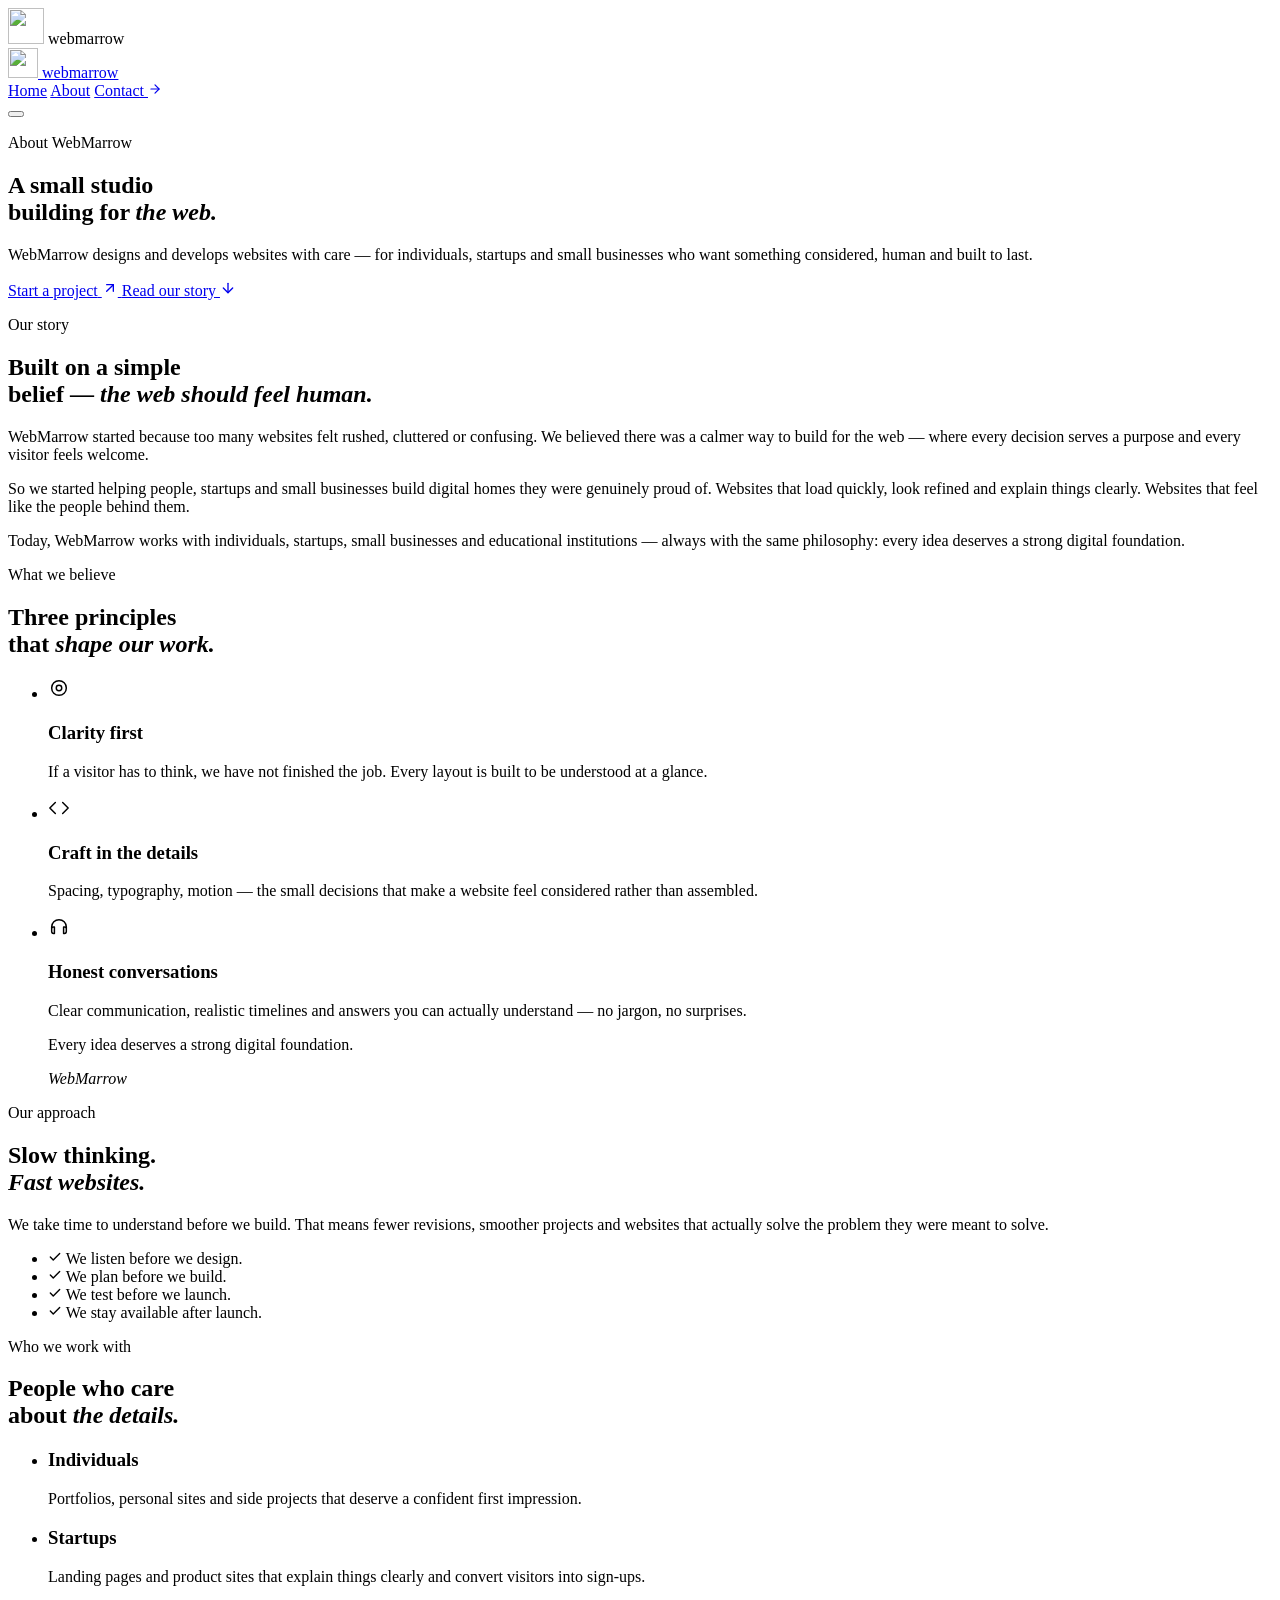
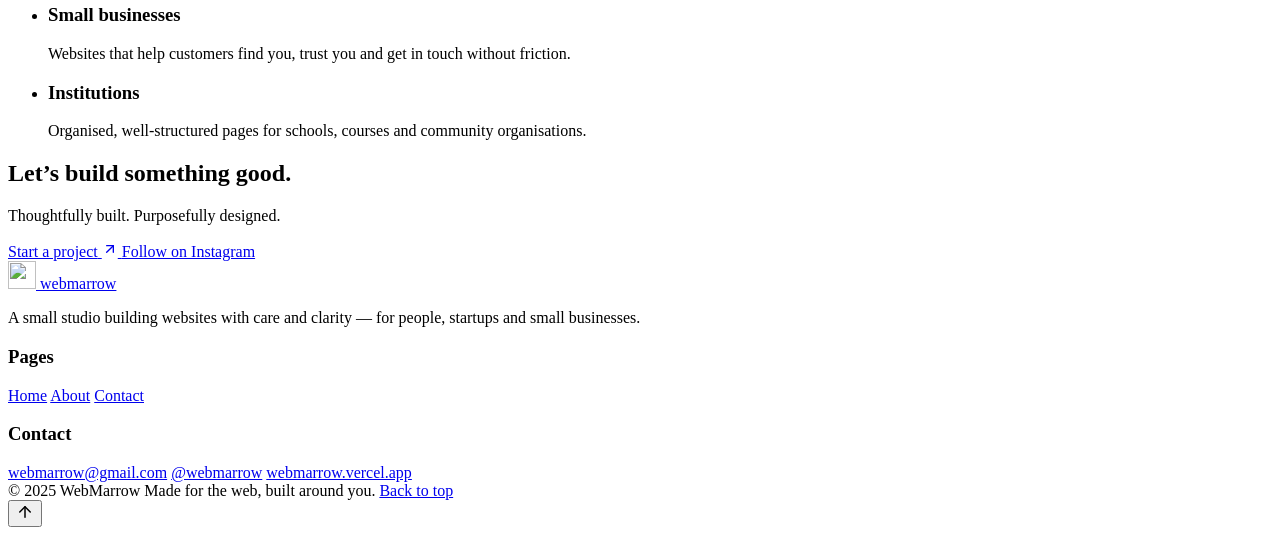
==== index.html @ 7b88f265 "Create index.html" ====
<!doctype html>
<html lang="en">
<head>
  <meta charset="utf-8">
  <meta name="viewport" content="width=device-width, initial-scale=1">
  <meta name="theme-color" content="#fbfaf7">

  <title>About — WebMarrow</title>
  <meta name="description" content="WebMarrow is a small studio building websites with care and clarity. Learn about our story, values and how we work.">
  <meta name="author" content="WebMarrow">
  <link rel="canonical" href="https://webmarrow.vercel.app/about.html">

  <link rel="icon" href="favicon.ico">
  <link rel="apple-touch-icon" href="favicon.ico">

  <meta property="og:type" content="website">
  <meta property="og:title" content="About — WebMarrow">
  <meta property="og:description" content="A small studio building websites with care and clarity.">
  <meta property="og:url" content="https://webmarrow.vercel.app/about.html">
  <meta property="og:image" content="https://webmarrow.vercel.app/favicon.ico">

  <link rel="preconnect" href="https://fonts.googleapis.com">
  <link rel="preconnect" href="https://fonts.gstatic.com" crossorigin>
  <link href="https://fonts.googleapis.com/css2?family=DM+Sans:opsz,wght@9..40,400;9..40,500;9..40,600;9..40,700&family=Manrope:wght@500;600;700;800&display=swap" rel="stylesheet">

  <link rel="stylesheet" href="style.css">
</head>

<body>

  <!-- ==========================================================
       PRELOADER
  =========================================================== -->
  <div class="preloader" id="preloader" aria-hidden="true">
    <img class="preloader-logo" src="favicon.ico" alt="" width="36" height="36">
    <span class="preloader-name">webmarrow</span>
  </div>

  <!-- ==========================================================
       HEADER
  =========================================================== -->
  <header class="site-header" id="siteHeader">
    <div class="header-inner">

      <a class="brand" href="index.html" aria-label="WebMarrow home">
        <img class="brand-logo" src="favicon.ico" alt="" width="30" height="30">
        <span class="brand-name">webmarrow</span>
      </a>

      <nav class="nav" id="primaryNav" aria-label="Main navigation">
        <a class="nav-link" href="index.html">Home</a>
        <a class="nav-link is-active" href="about.html">About</a>
        <a class="nav-cta" href="index.html#contact">
          <span>Contact</span>
          <svg class="nav-cta-icon" viewBox="0 0 24 24" width="14" height="14"
               fill="none" stroke="currentColor" stroke-width="2"
               stroke-linecap="round" stroke-linejoin="round" aria-hidden="true">
            <line x1="5" y1="12" x2="19" y2="12"/>
            <polyline points="12 5 19 12 12 19"/>
          </svg>
        </a>
      </nav>

      <button class="nav-toggle" id="navToggle" type="button"
              aria-label="Open menu" aria-expanded="false"
              aria-controls="primaryNav">
        <span></span>
        <span></span>
      </button>

    </div>
  </header>

  <main id="main">

    <!-- ========================================================
         ABOUT HERO
    ========================================================= -->
    <section class="about-hero">
      <div class="wrap about-hero-inner">

        <p class="hero-eyebrow reveal">About WebMarrow</p>

        <h1 class="hero-title reveal" data-delay="80">
          A small studio<br>
          building for <em>the web.</em>
        </h1>

        <p class="hero-lead reveal" data-delay="160">
          WebMarrow designs and develops websites with care — for
          individuals, startups and small businesses who want something
          considered, human and built to last.
        </p>

        <div class="hero-actions reveal" data-delay="240">

          <a class="btn btn-primary" href="index.html#contact">
            <span>Start a project</span>
            <svg class="btn-icon" viewBox="0 0 24 24" width="16" height="16"
                 fill="none" stroke="currentColor" stroke-width="2"
                 stroke-linecap="round" stroke-linejoin="round" aria-hidden="true">
              <line x1="7" y1="17" x2="17" y2="7"/>
              <polyline points="7 7 17 7 17 17"/>
            </svg>
          </a>

          <a class="btn btn-ghost" href="#story">
            <span>Read our story</span>
            <svg class="btn-icon" viewBox="0 0 24 24" width="16" height="16"
                 fill="none" stroke="currentColor" stroke-width="2"
                 stroke-linecap="round" stroke-linejoin="round" aria-hidden="true">
              <line x1="12" y1="5" x2="12" y2="19"/>
              <polyline points="5 12 12 19 19 12"/>
            </svg>
          </a>

        </div>

      </div>
    </section>

    <!-- ========================================================
         STORY
    ========================================================= -->
    <section class="section story" id="story">
      <div class="wrap story-inner">

        <header class="section-head">
          <p class="eyebrow reveal">Our story</p>
          <h2 class="section-title reveal" data-delay="80">
            Built on a simple<br>
            belief — <em>the web should feel human.</em>
          </h2>
        </header>

        <div class="story-body">

          <p class="reveal">
            WebMarrow started because too many websites felt rushed,
            cluttered or confusing. We believed there was a calmer way to
            build for the web — where every decision serves a purpose and
            every visitor feels welcome.
          </p>

          <p class="reveal" data-delay="80">
            So we started helping people, startups and small businesses
            build digital homes they were genuinely proud of. Websites
            that load quickly, look refined and explain things clearly.
            Websites that feel like the people behind them.
          </p>

          <p class="reveal" data-delay="160">
            Today, WebMarrow works with individuals, startups, small
            businesses and educational institutions — always with the
            same philosophy: every idea deserves a strong digital
            foundation.
          </p>

        </div>

      </div>
    </section>

    <!-- ========================================================
         VALUES
    ========================================================= -->
    <section class="section values">
      <div class="wrap">

        <header class="section-head">
          <p class="eyebrow reveal">What we believe</p>
          <h2 class="section-title reveal" data-delay="80">
            Three principles<br>
            that <em>shape our work.</em>
          </h2>
        </header>

        <ul class="value-list">

          <li class="value-item reveal">

            <span class="value-icon" aria-hidden="true">
              <svg viewBox="0 0 24 24" width="22" height="22"
                   fill="none" stroke="currentColor" stroke-width="1.6"
                   stroke-linecap="round" stroke-linejoin="round">
                <circle cx="12" cy="12" r="8"/>
                <circle cx="12" cy="12" r="3"/>
              </svg>
            </span>

            <div class="value-body">
              <h3>Clarity first</h3>
              <p>If a visitor has to think, we have not finished the job.
                Every layout is built to be understood at a glance.</p>
            </div>

          </li>

          <li class="value-item reveal" data-delay="80">

            <span class="value-icon" aria-hidden="true">
              <svg viewBox="0 0 24 24" width="22" height="22"
                   fill="none" stroke="currentColor" stroke-width="1.6"
                   stroke-linecap="round" stroke-linejoin="round">
                <polyline points="16 18 22 12 16 6"/>
                <polyline points="8 6 2 12 8 18"/>
              </svg>
            </span>

            <div class="value-body">
              <h3>Craft in the details</h3>
              <p>Spacing, typography, motion — the small decisions that
                make a website feel considered rather than assembled.</p>
            </div>

          </li>

          <li class="value-item reveal" data-delay="160">

            <span class="value-icon" aria-hidden="true">
              <svg viewBox="0 0 24 24" width="22" height="22"
                   fill="none" stroke="currentColor" stroke-width="1.6"
                   stroke-linecap="round" stroke-linejoin="round">
                <path d="M4 12a8 8 0 0 1 16 0"/>
                <path d="M4 12v5a2 2 0 0 0 2 2h1v-7H6a2 2 0 0 0-2 2z"/>
                <path d="M20 12v5a2 2 0 0 1-2 2h-1v-7h1a2 2 0 0 1 2 2z"/>
              </svg>
            </span>

            <div class="value-body">
              <h3>Honest conversations</h3>
              <p>Clear communication, realistic timelines and answers you
                can actually understand — no jargon, no surprises.</p>
            </div>

          </li>

        </ul>

      </div>
    </section>

    <!-- ========================================================
         QUOTE
    ========================================================= -->
    <section class="section quote-section">
      <div class="wrap">
        <blockquote class="quote reveal">
          <p>Every idea deserves a strong digital foundation.</p>
          <cite>WebMarrow</cite>
        </blockquote>
      </div>
    </section>

    <!-- ========================================================
         APPROACH
    ========================================================= -->
    <section class="section approach">
      <div class="wrap approach-inner">

        <div class="approach-copy">
          <p class="eyebrow reveal">Our approach</p>
          <h2 class="section-title reveal" data-delay="80">
            Slow thinking.<br>
            <em>Fast websites.</em>
          </h2>
          <p class="section-sub reveal" data-delay="140">
            We take time to understand before we build. That means fewer
            revisions, smoother projects and websites that actually solve
            the problem they were meant to solve.
          </p>
        </div>

        <ul class="approach-list">

          <li class="approach-item reveal">
            <span class="approach-check" aria-hidden="true">
              <svg viewBox="0 0 24 24" width="14" height="14"
                   fill="none" stroke="currentColor" stroke-width="2.4"
                   stroke-linecap="round" stroke-linejoin="round">
                <polyline points="20 6 9 17 4 12"/>
              </svg>
            </span>
            <span>We listen before we design.</span>
          </li>

          <li class="approach-item reveal" data-delay="60">
            <span class="approach-check" aria-hidden="true">
              <svg viewBox="0 0 24 24" width="14" height="14"
                   fill="none" stroke="currentColor" stroke-width="2.4"
                   stroke-linecap="round" stroke-linejoin="round">
                <polyline points="20 6 9 17 4 12"/>
              </svg>
            </span>
            <span>We plan before we build.</span>
          </li>

          <li class="approach-item reveal" data-delay="120">
            <span class="approach-check" aria-hidden="true">
              <svg viewBox="0 0 24 24" width="14" height="14"
                   fill="none" stroke="currentColor" stroke-width="2.4"
                   stroke-linecap="round" stroke-linejoin="round">
                <polyline points="20 6 9 17 4 12"/>
              </svg>
            </span>
            <span>We test before we launch.</span>
          </li>

          <li class="approach-item reveal" data-delay="180">
            <span class="approach-check" aria-hidden="true">
              <svg viewBox="0 0 24 24" width="14" height="14"
                   fill="none" stroke="currentColor" stroke-width="2.4"
                   stroke-linecap="round" stroke-linejoin="round">
                <polyline points="20 6 9 17 4 12"/>
              </svg>
            </span>
            <span>We stay available after launch.</span>
          </li>

        </ul>

      </div>
    </section>

    <!-- ========================================================
         WHO WE WORK WITH
    ========================================================= -->
    <section class="section who">
      <div class="wrap">

        <header class="section-head">
          <p class="eyebrow reveal">Who we work with</p>
          <h2 class="section-title reveal" data-delay="80">
            People who care<br>
            about <em>the details.</em>
          </h2>
        </header>

        <ul class="who-list">

          <li class="who-item reveal">
            <h3>Individuals</h3>
            <p>Portfolios, personal sites and side projects that deserve
              a confident first impression.</p>
          </li>

          <li class="who-item reveal" data-delay="80">
            <h3>Startups</h3>
            <p>Landing pages and product sites that explain things
              clearly and convert visitors into sign-ups.</p>
          </li>

          <li class="who-item reveal" data-delay="160">
            <h3>Small businesses</h3>
            <p>Websites that help customers find you, trust you and get
              in touch without friction.</p>
          </li>

          <li class="who-item reveal" data-delay="240">
            <h3>Institutions</h3>
            <p>Organised, well-structured pages for schools, courses and
              community organisations.</p>
          </li>

        </ul>

      </div>
    </section>

    <!-- ========================================================
         CTA
    ========================================================= -->
    <section class="cta-band">
      <div class="wrap cta-inner">

        <h2 class="reveal">Let’s build something good.</h2>

        <p class="reveal" data-delay="80">
          Thoughtfully built. Purposefully designed.
        </p>

        <div class="cta-actions reveal" data-delay="140">

          <a class="btn btn-primary" href="index.html#contact">
            <span>Start a project</span>
            <svg class="btn-icon" viewBox="0 0 24 24" width="16" height="16"
                 fill="none" stroke="currentColor" stroke-width="2"
                 stroke-linecap="round" stroke-linejoin="round" aria-hidden="true">
              <line x1="7" y1="17" x2="17" y2="7"/>
              <polyline points="7 7 17 7 17 17"/>
            </svg>
          </a>

          <a class="btn btn-ghost" href="https://instagram.com/webmarrow"
             target="_blank" rel="noopener">
            <span>Follow on Instagram</span>
          </a>

        </div>

      </div>
    </section>

  </main>

  <!-- ==========================================================
       FOOTER
  =========================================================== -->
  <footer class="site-footer">
    <div class="wrap footer-top">

      <div class="footer-brand">
        <a class="brand" href="index.html" aria-label="WebMarrow home">
          <img class="brand-logo" src="favicon.ico" alt=""
               width="28" height="28">
          <span class="brand-name">webmarrow</span>
        </a>
        <p>
          A small studio building websites with care and clarity — for
          people, startups and small businesses.
        </p>
      </div>

      <nav class="footer-col" aria-label="Footer navigation">
        <h3>Pages</h3>
        <a href="index.html">Home</a>
        <a href="about.html">About</a>
        <a href="index.html#contact">Contact</a>
      </nav>

      <div class="footer-col">
        <h3>Contact</h3>
        <a href="mailto:webmarrow@gmail.com">webmarrow@gmail.com</a>
        <a href="https://instagram.com/webmarrow"
           target="_blank" rel="noopener">@webmarrow</a>
        <a href="https://webmarrow.vercel.app"
           target="_blank" rel="noopener">webmarrow.vercel.app</a>
      </div>

    </div>

    <div class="wrap footer-bottom">
      <span>© <span data-year>2025</span> WebMarrow</span>
      <span>Made for the web, built around you.</span>
      <a href="#main">Back to top</a>
    </div>
  </footer>

  <!-- ==========================================================
       BACK TO TOP
  =========================================================== -->
  <button class="back-to-top" id="backToTop" type="button"
          aria-label="Back to top">
    <svg viewBox="0 0 24 24" width="18" height="18"
         fill="none" stroke="currentColor" stroke-width="2"
         stroke-linecap="round" stroke-linejoin="round" aria-hidden="true">
      <line x1="12" y1="19" x2="12" y2="5"/>
      <polyline points="5 12 12 5 19 12"/>
    </svg>
  </button>

  <!-- ==========================================================
       TOAST
  =========================================================== -->
  <div class="toast" id="toast" role="status" aria-live="polite"></div>

  <script src="script.js"></script>
</body>
</html>
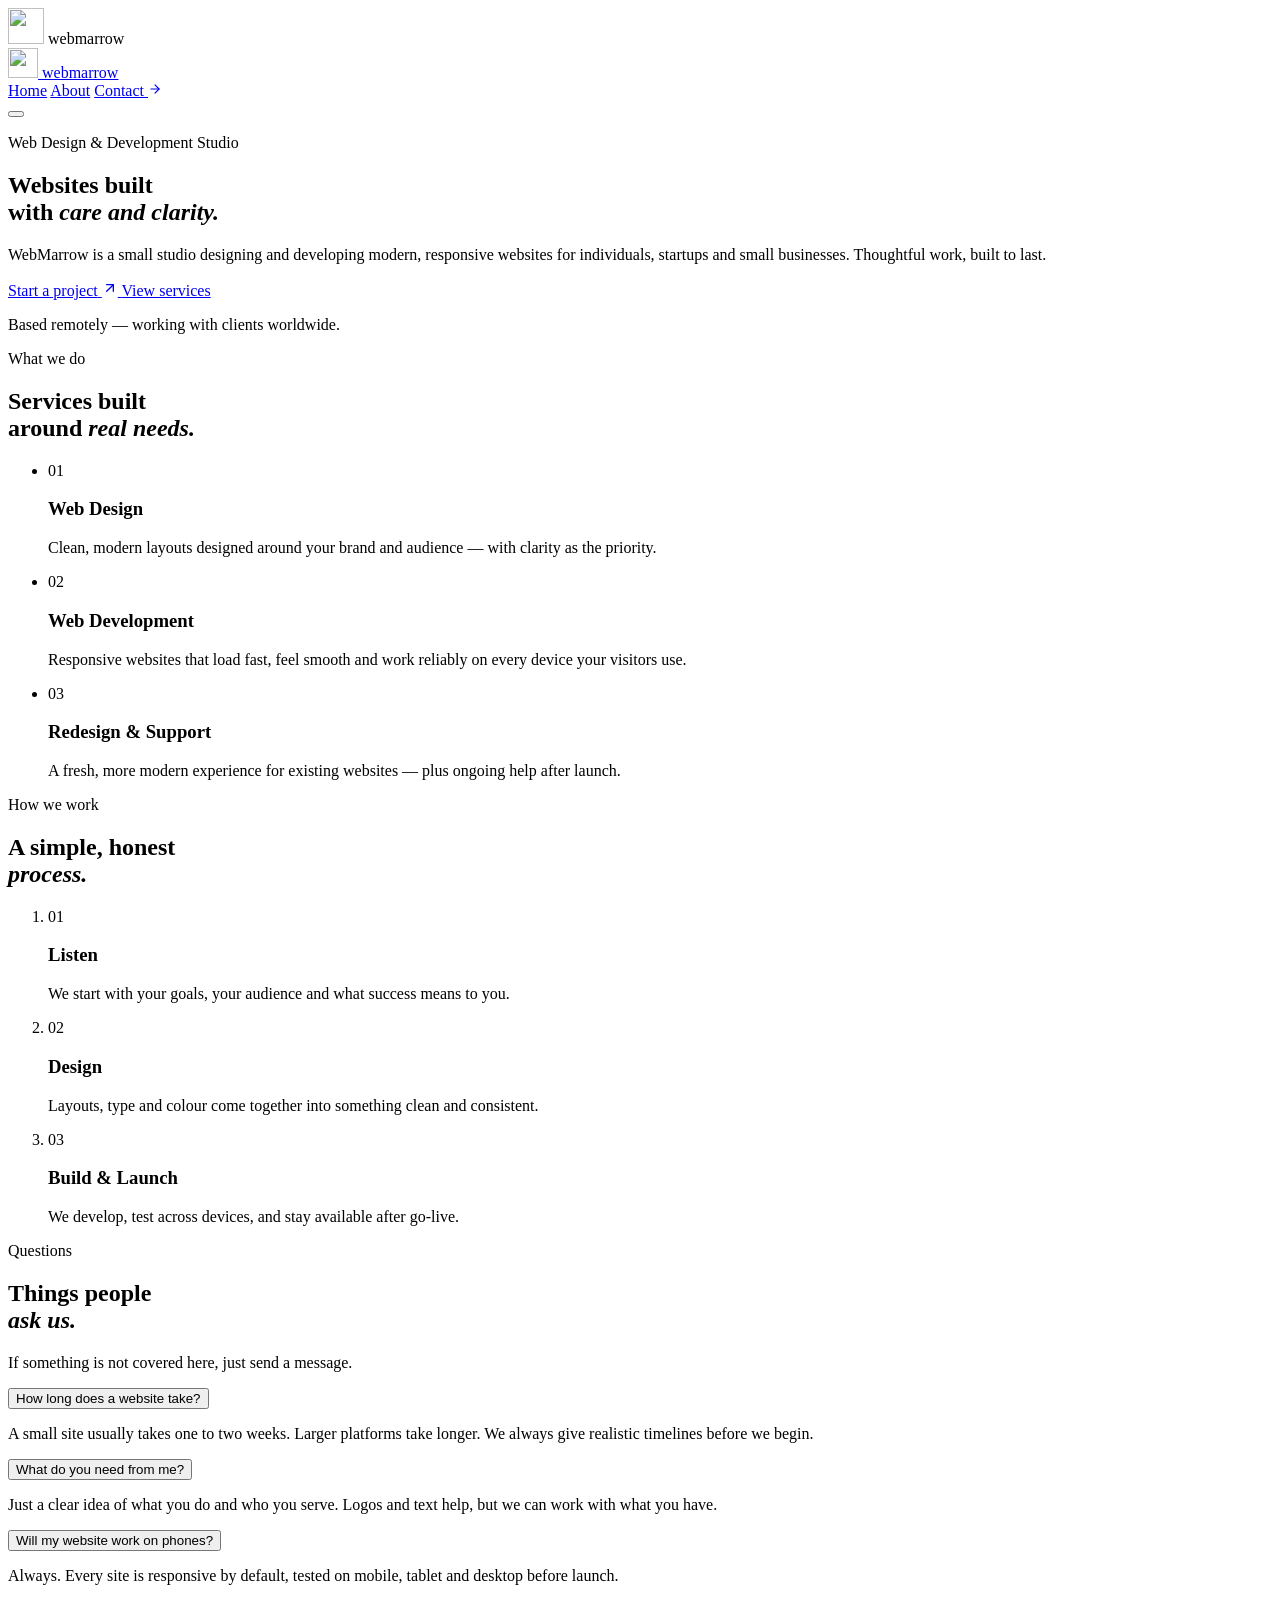
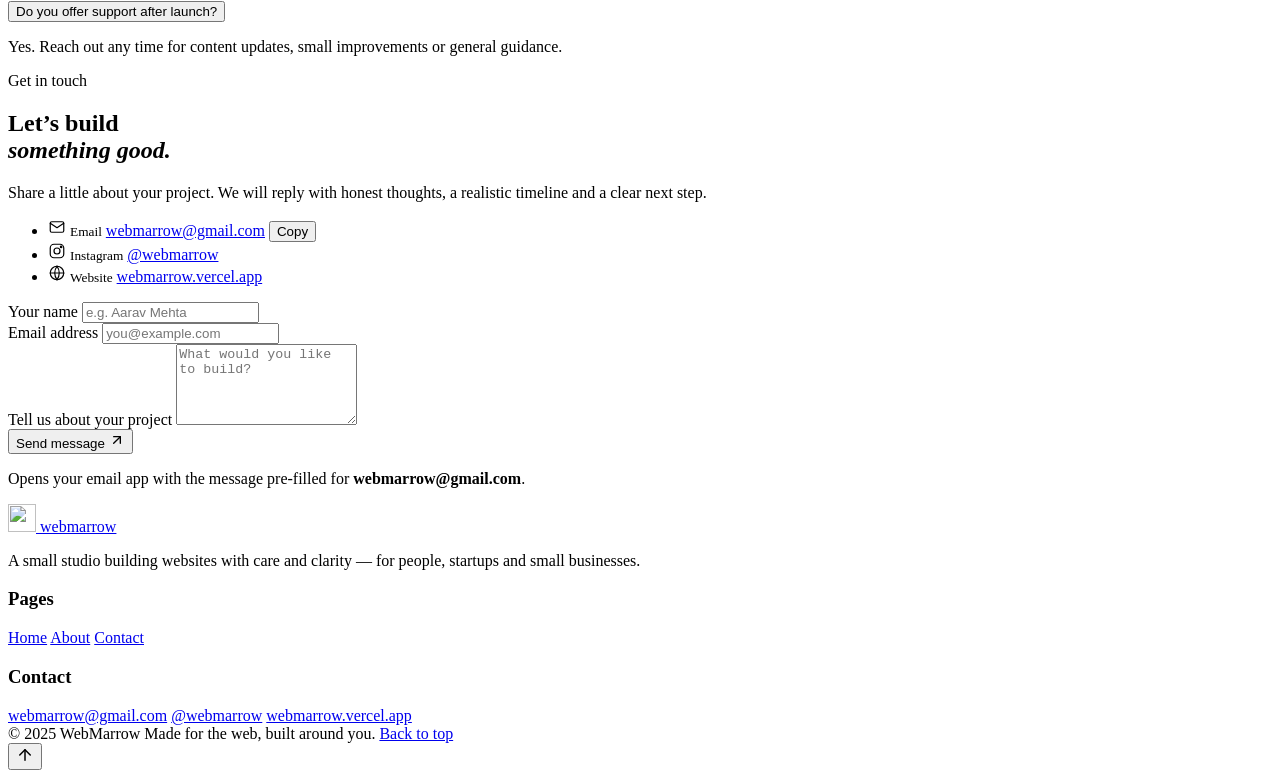
==== commit 5c2ea184: "Update index.html" ====
--- a/index.html
+++ b/index.html
@@ -5,18 +5,18 @@
   <meta name="viewport" content="width=device-width, initial-scale=1">
   <meta name="theme-color" content="#fbfaf7">
 
-  <title>About — WebMarrow</title>
-  <meta name="description" content="WebMarrow is a small studio building websites with care and clarity. Learn about our story, values and how we work.">
+  <title>WebMarrow — Websites built with care and clarity</title>
+  <meta name="description" content="WebMarrow is a small studio designing and developing modern, responsive websites for individuals, startups and small businesses.">
   <meta name="author" content="WebMarrow">
-  <link rel="canonical" href="https://webmarrow.vercel.app/about.html">
+  <link rel="canonical" href="https://webmarrow.vercel.app/">
 
   <link rel="icon" href="favicon.ico">
   <link rel="apple-touch-icon" href="favicon.ico">
 
   <meta property="og:type" content="website">
-  <meta property="og:title" content="About — WebMarrow">
-  <meta property="og:description" content="A small studio building websites with care and clarity.">
-  <meta property="og:url" content="https://webmarrow.vercel.app/about.html">
+  <meta property="og:title" content="WebMarrow — Websites built with care and clarity">
+  <meta property="og:description" content="A small studio designing and developing modern, responsive websites.">
+  <meta property="og:url" content="https://webmarrow.vercel.app/">
   <meta property="og:image" content="https://webmarrow.vercel.app/favicon.ico">
 
   <link rel="preconnect" href="https://fonts.googleapis.com">
@@ -48,9 +48,9 @@
       </a>
 
       <nav class="nav" id="primaryNav" aria-label="Main navigation">
-        <a class="nav-link" href="index.html">Home</a>
-        <a class="nav-link is-active" href="about.html">About</a>
-        <a class="nav-cta" href="index.html#contact">
+        <a class="nav-link is-active" href="index.html">Home</a>
+        <a class="nav-link" href="about.html">About</a>
+        <a class="nav-cta" href="#contact">
           <span>Contact</span>
           <svg class="nav-cta-icon" viewBox="0 0 24 24" width="14" height="14"
                fill="none" stroke="currentColor" stroke-width="2"
@@ -74,27 +74,27 @@
   <main id="main">
 
     <!-- ========================================================
-         ABOUT HERO
+         HERO
     ========================================================= -->
-    <section class="about-hero">
-      <div class="wrap about-hero-inner">
-
-        <p class="hero-eyebrow reveal">About WebMarrow</p>
+    <section class="hero">
+      <div class="wrap hero-inner">
+
+        <p class="hero-eyebrow reveal">Web Design &amp; Development Studio</p>
 
         <h1 class="hero-title reveal" data-delay="80">
-          A small studio<br>
-          building for <em>the web.</em>
+          Websites built<br>
+          with <em>care and clarity.</em>
         </h1>
 
         <p class="hero-lead reveal" data-delay="160">
-          WebMarrow designs and develops websites with care — for
-          individuals, startups and small businesses who want something
-          considered, human and built to last.
+          WebMarrow is a small studio designing and developing modern,
+          responsive websites for individuals, startups and small
+          businesses. Thoughtful work, built to last.
         </p>
 
         <div class="hero-actions reveal" data-delay="240">
 
-          <a class="btn btn-primary" href="index.html#contact">
+          <a class="btn btn-primary" href="#contact">
             <span>Start a project</span>
             <svg class="btn-icon" viewBox="0 0 24 24" width="16" height="16"
                  fill="none" stroke="currentColor" stroke-width="2"
@@ -104,299 +104,295 @@
             </svg>
           </a>
 
-          <a class="btn btn-ghost" href="#story">
-            <span>Read our story</span>
-            <svg class="btn-icon" viewBox="0 0 24 24" width="16" height="16"
-                 fill="none" stroke="currentColor" stroke-width="2"
-                 stroke-linecap="round" stroke-linejoin="round" aria-hidden="true">
-              <line x1="12" y1="5" x2="12" y2="19"/>
-              <polyline points="5 12 12 19 19 12"/>
-            </svg>
+          <a class="btn btn-ghost" href="#services">
+            <span>View services</span>
           </a>
 
         </div>
 
+        <p class="hero-note reveal" data-delay="320">
+          Based remotely — working with clients worldwide.
+        </p>
+
       </div>
     </section>
 
     <!-- ========================================================
-         STORY
+         SERVICES
     ========================================================= -->
-    <section class="section story" id="story">
-      <div class="wrap story-inner">
+    <section class="section services" id="services">
+      <div class="wrap">
 
         <header class="section-head">
-          <p class="eyebrow reveal">Our story</p>
+          <p class="eyebrow reveal">What we do</p>
           <h2 class="section-title reveal" data-delay="80">
-            Built on a simple<br>
-            belief — <em>the web should feel human.</em>
+            Services built<br>around <em>real needs.</em>
           </h2>
         </header>
 
-        <div class="story-body">
-
-          <p class="reveal">
-            WebMarrow started because too many websites felt rushed,
-            cluttered or confusing. We believed there was a calmer way to
-            build for the web — where every decision serves a purpose and
-            every visitor feels welcome.
-          </p>
-
-          <p class="reveal" data-delay="80">
-            So we started helping people, startups and small businesses
-            build digital homes they were genuinely proud of. Websites
-            that load quickly, look refined and explain things clearly.
-            Websites that feel like the people behind them.
-          </p>
-
-          <p class="reveal" data-delay="160">
-            Today, WebMarrow works with individuals, startups, small
-            businesses and educational institutions — always with the
-            same philosophy: every idea deserves a strong digital
-            foundation.
-          </p>
-
-        </div>
+        <ul class="service-list">
+
+          <li class="service-item reveal">
+            <span class="service-num">01</span>
+            <div class="service-body">
+              <h3>Web Design</h3>
+              <p>Clean, modern layouts designed around your brand and
+                audience — with clarity as the priority.</p>
+            </div>
+          </li>
+
+          <li class="service-item reveal" data-delay="80">
+            <span class="service-num">02</span>
+            <div class="service-body">
+              <h3>Web Development</h3>
+              <p>Responsive websites that load fast, feel smooth and work
+                reliably on every device your visitors use.</p>
+            </div>
+          </li>
+
+          <li class="service-item reveal" data-delay="160">
+            <span class="service-num">03</span>
+            <div class="service-body">
+              <h3>Redesign &amp; Support</h3>
+              <p>A fresh, more modern experience for existing websites —
+                plus ongoing help after launch.</p>
+            </div>
+          </li>
+
+        </ul>
 
       </div>
     </section>
 
     <!-- ========================================================
-         VALUES
+         PROCESS
     ========================================================= -->
-    <section class="section values">
+    <section class="section process">
       <div class="wrap">
 
         <header class="section-head">
-          <p class="eyebrow reveal">What we believe</p>
+          <p class="eyebrow reveal">How we work</p>
           <h2 class="section-title reveal" data-delay="80">
-            Three principles<br>
-            that <em>shape our work.</em>
+            A simple, honest<br><em>process.</em>
           </h2>
         </header>
 
-        <ul class="value-list">
-
-          <li class="value-item reveal">
-
-            <span class="value-icon" aria-hidden="true">
-              <svg viewBox="0 0 24 24" width="22" height="22"
-                   fill="none" stroke="currentColor" stroke-width="1.6"
-                   stroke-linecap="round" stroke-linejoin="round">
-                <circle cx="12" cy="12" r="8"/>
-                <circle cx="12" cy="12" r="3"/>
-              </svg>
-            </span>
-
-            <div class="value-body">
-              <h3>Clarity first</h3>
-              <p>If a visitor has to think, we have not finished the job.
-                Every layout is built to be understood at a glance.</p>
-            </div>
-
-          </li>
-
-          <li class="value-item reveal" data-delay="80">
-
-            <span class="value-icon" aria-hidden="true">
-              <svg viewBox="0 0 24 24" width="22" height="22"
-                   fill="none" stroke="currentColor" stroke-width="1.6"
-                   stroke-linecap="round" stroke-linejoin="round">
-                <polyline points="16 18 22 12 16 6"/>
-                <polyline points="8 6 2 12 8 18"/>
-              </svg>
-            </span>
-
-            <div class="value-body">
-              <h3>Craft in the details</h3>
-              <p>Spacing, typography, motion — the small decisions that
-                make a website feel considered rather than assembled.</p>
-            </div>
-
-          </li>
-
-          <li class="value-item reveal" data-delay="160">
-
-            <span class="value-icon" aria-hidden="true">
-              <svg viewBox="0 0 24 24" width="22" height="22"
-                   fill="none" stroke="currentColor" stroke-width="1.6"
-                   stroke-linecap="round" stroke-linejoin="round">
-                <path d="M4 12a8 8 0 0 1 16 0"/>
-                <path d="M4 12v5a2 2 0 0 0 2 2h1v-7H6a2 2 0 0 0-2 2z"/>
-                <path d="M20 12v5a2 2 0 0 1-2 2h-1v-7h1a2 2 0 0 1 2 2z"/>
-              </svg>
-            </span>
-
-            <div class="value-body">
-              <h3>Honest conversations</h3>
-              <p>Clear communication, realistic timelines and answers you
-                can actually understand — no jargon, no surprises.</p>
-            </div>
-
-          </li>
-
-        </ul>
+        <ol class="process-list">
+
+          <li class="process-step reveal">
+            <span class="process-num">01</span>
+            <h3>Listen</h3>
+            <p>We start with your goals, your audience and what success
+              means to you.</p>
+          </li>
+
+          <li class="process-step reveal" data-delay="80">
+            <span class="process-num">02</span>
+            <h3>Design</h3>
+            <p>Layouts, type and colour come together into something clean
+              and consistent.</p>
+          </li>
+
+          <li class="process-step reveal" data-delay="160">
+            <span class="process-num">03</span>
+            <h3>Build &amp; Launch</h3>
+            <p>We develop, test across devices, and stay available after
+              go-live.</p>
+          </li>
+
+        </ol>
 
       </div>
     </section>
 
     <!-- ========================================================
-         QUOTE
+         FAQ
     ========================================================= -->
-    <section class="section quote-section">
-      <div class="wrap">
-        <blockquote class="quote reveal">
-          <p>Every idea deserves a strong digital foundation.</p>
-          <cite>WebMarrow</cite>
-        </blockquote>
-      </div>
-    </section>
-
-    <!-- ========================================================
-         APPROACH
-    ========================================================= -->
-    <section class="section approach">
-      <div class="wrap approach-inner">
-
-        <div class="approach-copy">
-          <p class="eyebrow reveal">Our approach</p>
+    <section class="section faq" id="faq">
+      <div class="wrap faq-grid">
+
+        <div class="faq-copy">
+          <p class="eyebrow reveal">Questions</p>
           <h2 class="section-title reveal" data-delay="80">
-            Slow thinking.<br>
-            <em>Fast websites.</em>
+            Things people<br><em>ask us.</em>
           </h2>
           <p class="section-sub reveal" data-delay="140">
-            We take time to understand before we build. That means fewer
-            revisions, smoother projects and websites that actually solve
-            the problem they were meant to solve.
+            If something is not covered here, just send a message.
           </p>
         </div>
 
-        <ul class="approach-list">
-
-          <li class="approach-item reveal">
-            <span class="approach-check" aria-hidden="true">
-              <svg viewBox="0 0 24 24" width="14" height="14"
-                   fill="none" stroke="currentColor" stroke-width="2.4"
-                   stroke-linecap="round" stroke-linejoin="round">
-                <polyline points="20 6 9 17 4 12"/>
-              </svg>
-            </span>
-            <span>We listen before we design.</span>
-          </li>
-
-          <li class="approach-item reveal" data-delay="60">
-            <span class="approach-check" aria-hidden="true">
-              <svg viewBox="0 0 24 24" width="14" height="14"
-                   fill="none" stroke="currentColor" stroke-width="2.4"
-                   stroke-linecap="round" stroke-linejoin="round">
-                <polyline points="20 6 9 17 4 12"/>
-              </svg>
-            </span>
-            <span>We plan before we build.</span>
-          </li>
-
-          <li class="approach-item reveal" data-delay="120">
-            <span class="approach-check" aria-hidden="true">
-              <svg viewBox="0 0 24 24" width="14" height="14"
-                   fill="none" stroke="currentColor" stroke-width="2.4"
-                   stroke-linecap="round" stroke-linejoin="round">
-                <polyline points="20 6 9 17 4 12"/>
-              </svg>
-            </span>
-            <span>We test before we launch.</span>
-          </li>
-
-          <li class="approach-item reveal" data-delay="180">
-            <span class="approach-check" aria-hidden="true">
-              <svg viewBox="0 0 24 24" width="14" height="14"
-                   fill="none" stroke="currentColor" stroke-width="2.4"
-                   stroke-linecap="round" stroke-linejoin="round">
-                <polyline points="20 6 9 17 4 12"/>
-              </svg>
-            </span>
-            <span>We stay available after launch.</span>
-          </li>
-
-        </ul>
+        <div class="faq-list">
+
+          <div class="faq-item reveal">
+            <button class="faq-question" type="button" aria-expanded="false">
+              <span>How long does a website take?</span>
+              <span class="faq-icon" aria-hidden="true"></span>
+            </button>
+            <div class="faq-answer">
+              <p>A small site usually takes one to two weeks. Larger
+                platforms take longer. We always give realistic
+                timelines before we begin.</p>
+            </div>
+          </div>
+
+          <div class="faq-item reveal" data-delay="60">
+            <button class="faq-question" type="button" aria-expanded="false">
+              <span>What do you need from me?</span>
+              <span class="faq-icon" aria-hidden="true"></span>
+            </button>
+            <div class="faq-answer">
+              <p>Just a clear idea of what you do and who you serve.
+                Logos and text help, but we can work with what you
+                have.</p>
+            </div>
+          </div>
+
+          <div class="faq-item reveal" data-delay="120">
+            <button class="faq-question" type="button" aria-expanded="false">
+              <span>Will my website work on phones?</span>
+              <span class="faq-icon" aria-hidden="true"></span>
+            </button>
+            <div class="faq-answer">
+              <p>Always. Every site is responsive by default, tested on
+                mobile, tablet and desktop before launch.</p>
+            </div>
+          </div>
+
+          <div class="faq-item reveal" data-delay="180">
+            <button class="faq-question" type="button" aria-expanded="false">
+              <span>Do you offer support after launch?</span>
+              <span class="faq-icon" aria-hidden="true"></span>
+            </button>
+            <div class="faq-answer">
+              <p>Yes. Reach out any time for content updates, small
+                improvements or general guidance.</p>
+            </div>
+          </div>
+
+        </div>
 
       </div>
     </section>
 
     <!-- ========================================================
-         WHO WE WORK WITH
+         CONTACT
     ========================================================= -->
-    <section class="section who">
-      <div class="wrap">
-
-        <header class="section-head">
-          <p class="eyebrow reveal">Who we work with</p>
+    <section class="contact" id="contact">
+      <div class="wrap contact-grid">
+
+        <div class="contact-copy">
+          <p class="eyebrow reveal">Get in touch</p>
           <h2 class="section-title reveal" data-delay="80">
-            People who care<br>
-            about <em>the details.</em>
+            Let’s build<br><em>something good.</em>
           </h2>
-        </header>
-
-        <ul class="who-list">
-
-          <li class="who-item reveal">
-            <h3>Individuals</h3>
-            <p>Portfolios, personal sites and side projects that deserve
-              a confident first impression.</p>
-          </li>
-
-          <li class="who-item reveal" data-delay="80">
-            <h3>Startups</h3>
-            <p>Landing pages and product sites that explain things
-              clearly and convert visitors into sign-ups.</p>
-          </li>
-
-          <li class="who-item reveal" data-delay="160">
-            <h3>Small businesses</h3>
-            <p>Websites that help customers find you, trust you and get
-              in touch without friction.</p>
-          </li>
-
-          <li class="who-item reveal" data-delay="240">
-            <h3>Institutions</h3>
-            <p>Organised, well-structured pages for schools, courses and
-              community organisations.</p>
-          </li>
-
-        </ul>
-
-      </div>
-    </section>
-
-    <!-- ========================================================
-         CTA
-    ========================================================= -->
-    <section class="cta-band">
-      <div class="wrap cta-inner">
-
-        <h2 class="reveal">Let’s build something good.</h2>
-
-        <p class="reveal" data-delay="80">
-          Thoughtfully built. Purposefully designed.
-        </p>
-
-        <div class="cta-actions reveal" data-delay="140">
-
-          <a class="btn btn-primary" href="index.html#contact">
-            <span>Start a project</span>
+          <p class="section-sub reveal" data-delay="140">
+            Share a little about your project. We will reply with honest
+            thoughts, a realistic timeline and a clear next step.
+          </p>
+
+          <ul class="contact-details reveal" data-delay="200">
+
+            <li>
+              <span class="contact-icon" aria-hidden="true">
+                <svg viewBox="0 0 24 24" width="18" height="18"
+                     fill="none" stroke="currentColor" stroke-width="1.6"
+                     stroke-linecap="round" stroke-linejoin="round">
+                  <rect x="3" y="5" width="18" height="14" rx="2"/>
+                  <path d="m3 7 9 6 9-6"/>
+                </svg>
+              </span>
+              <span class="contact-meta">
+                <small>Email</small>
+                <a href="mailto:webmarrow@gmail.com">webmarrow@gmail.com</a>
+              </span>
+              <button class="copy-btn" type="button"
+                      data-copy="webmarrow@gmail.com"
+                      aria-label="Copy email address">Copy</button>
+            </li>
+
+            <li>
+              <span class="contact-icon" aria-hidden="true">
+                <svg viewBox="0 0 24 24" width="18" height="18"
+                     fill="none" stroke="currentColor" stroke-width="1.6"
+                     stroke-linecap="round" stroke-linejoin="round">
+                  <rect x="3" y="3" width="18" height="18" rx="5"/>
+                  <circle cx="12" cy="12" r="4"/>
+                  <circle cx="17.5" cy="6.5" r="1"/>
+                </svg>
+              </span>
+              <span class="contact-meta">
+                <small>Instagram</small>
+                <a href="https://instagram.com/webmarrow"
+                   target="_blank" rel="noopener">@webmarrow</a>
+              </span>
+            </li>
+
+            <li>
+              <span class="contact-icon" aria-hidden="true">
+                <svg viewBox="0 0 24 24" width="18" height="18"
+                     fill="none" stroke="currentColor" stroke-width="1.6"
+                     stroke-linecap="round" stroke-linejoin="round">
+                  <circle cx="12" cy="12" r="9"/>
+                  <path d="M3 12h18"/>
+                  <path d="M12 3a15 15 0 0 1 0 18"/>
+                  <path d="M12 3a15 15 0 0 0 0 18"/>
+                </svg>
+              </span>
+              <span class="contact-meta">
+                <small>Website</small>
+                <a href="https://webmarrow.vercel.app"
+                   target="_blank" rel="noopener">webmarrow.vercel.app</a>
+              </span>
+            </li>
+
+          </ul>
+        </div>
+
+        <form class="contact-form reveal" id="contactForm"
+              data-delay="120" novalidate>
+
+          <div class="field">
+            <label for="name">Your name</label>
+            <input id="name" name="name" type="text"
+                   autocomplete="name"
+                   placeholder="e.g. Aarav Mehta" required>
+            <span class="field-error" data-error-for="name"></span>
+          </div>
+
+          <div class="field">
+            <label for="email">Email address</label>
+            <input id="email" name="email" type="email"
+                   autocomplete="email"
+                   placeholder="you@example.com" required>
+            <span class="field-error" data-error-for="email"></span>
+          </div>
+
+          <div class="field">
+            <label for="project">Tell us about your project</label>
+            <textarea id="project" name="project" rows="5"
+                      placeholder="What would you like to build?"
+                      required></textarea>
+            <span class="field-error" data-error-for="project"></span>
+          </div>
+
+          <button class="btn btn-primary btn-full" type="submit">
+            <span>Send message</span>
             <svg class="btn-icon" viewBox="0 0 24 24" width="16" height="16"
                  fill="none" stroke="currentColor" stroke-width="2"
                  stroke-linecap="round" stroke-linejoin="round" aria-hidden="true">
               <line x1="7" y1="17" x2="17" y2="7"/>
               <polyline points="7 7 17 7 17 17"/>
             </svg>
-          </a>
-
-          <a class="btn btn-ghost" href="https://instagram.com/webmarrow"
-             target="_blank" rel="noopener">
-            <span>Follow on Instagram</span>
-          </a>
-
-        </div>
+          </button>
+
+          <p class="form-note">
+            Opens your email app with the message pre-filled for
+            <strong>webmarrow@gmail.com</strong>.
+          </p>
+          <p class="form-status" id="formStatus" role="status"
+             aria-live="polite"></p>
+
+        </form>
 
       </div>
     </section>
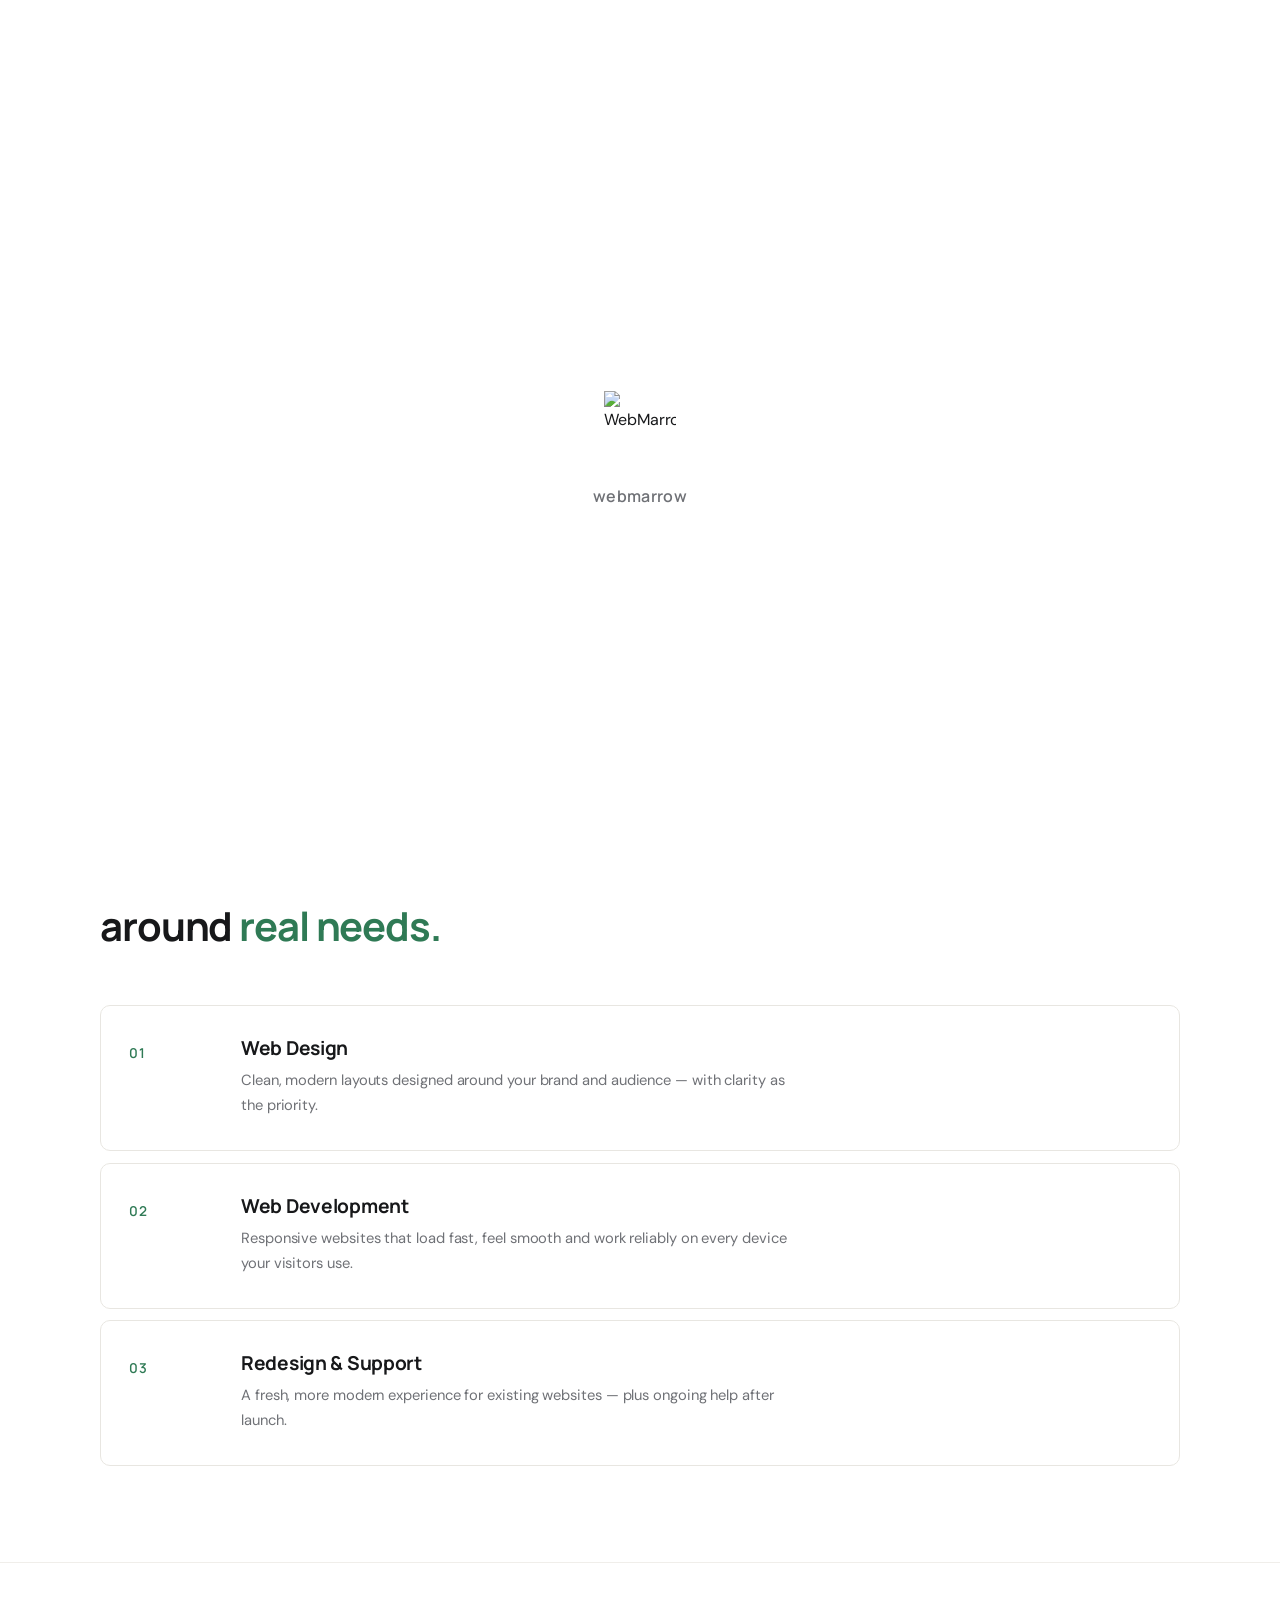
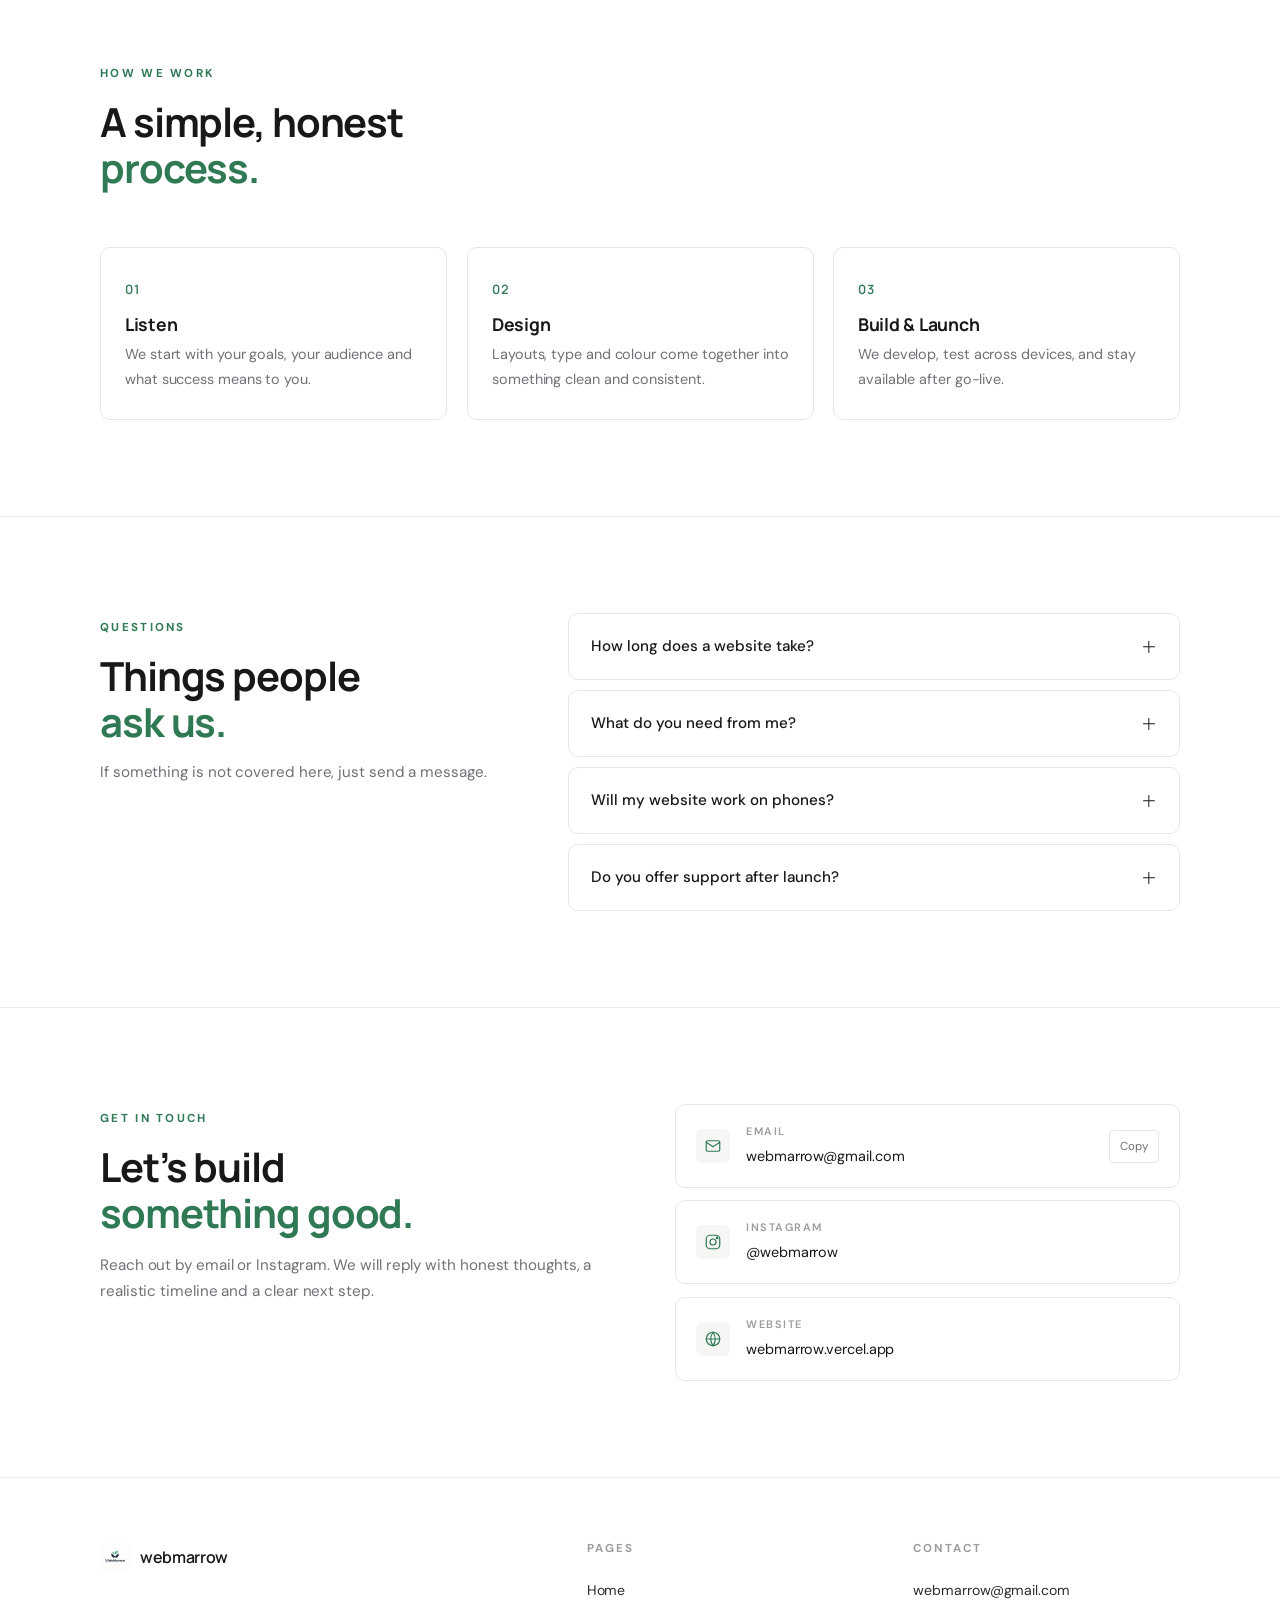
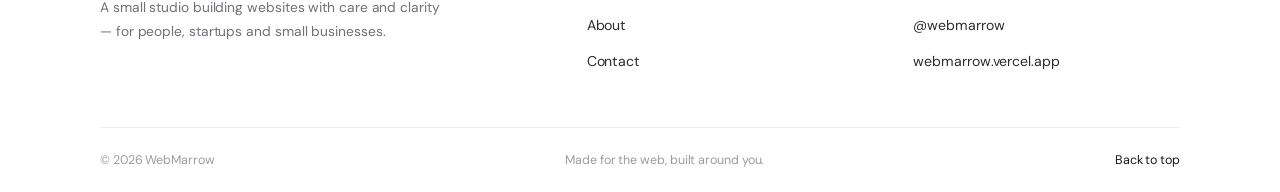
==== commit f02133d4: "Update index.html" ====
--- a/index.html
+++ b/index.html
@@ -3,27 +3,82 @@
 <head>
   <meta charset="utf-8">
   <meta name="viewport" content="width=device-width, initial-scale=1">
-  <meta name="theme-color" content="#fbfaf7">
-
-  <title>WebMarrow — Websites built with care and clarity</title>
-  <meta name="description" content="WebMarrow is a small studio designing and developing modern, responsive websites for individuals, startups and small businesses.">
+  <meta name="theme-color" content="#ffffff">
+
+  <!-- =========================================================
+       PRIMARY SEO
+  ========================================================== -->
+  <title>WebMarrow — Websites Built With Care and Clarity</title>
+  <meta name="description" content="WebMarrow is a small web design and development studio building modern, responsive websites for individuals, startups and small businesses. Thoughtful work, built to last.">
+  <meta name="keywords" content="WebMarrow, web design studio, web development, responsive websites, small business websites, startup landing pages, portfolio websites, website redesign, India web studio">
   <meta name="author" content="WebMarrow">
+  <meta name="robots" content="index, follow, max-image-preview:large, max-snippet:-1, max-video-preview:-1">
+  <meta name="googlebot" content="index, follow">
   <link rel="canonical" href="https://webmarrow.vercel.app/">
 
-  <link rel="icon" href="favicon.ico">
+  <!-- Google Search Console verification -->
+  <meta name="google-site-verification" content="y2KUdk5NLGrxUgulLoxvA0a2y3jQlVPObdNtYkIef2U" />
+
+  <!-- =========================================================
+       ICONS
+  ========================================================== -->
+  <link rel="icon" href="favicon.ico" sizes="any">
   <link rel="apple-touch-icon" href="favicon.ico">
 
+  <!-- =========================================================
+       OPEN GRAPH
+  ========================================================== -->
   <meta property="og:type" content="website">
-  <meta property="og:title" content="WebMarrow — Websites built with care and clarity">
-  <meta property="og:description" content="A small studio designing and developing modern, responsive websites.">
+  <meta property="og:site_name" content="WebMarrow">
+  <meta property="og:title" content="WebMarrow — Websites Built With Care and Clarity">
+  <meta property="og:description" content="A small web design and development studio building modern, responsive websites for people, startups and small businesses.">
   <meta property="og:url" content="https://webmarrow.vercel.app/">
-  <meta property="og:image" content="https://webmarrow.vercel.app/favicon.ico">
-
+  <meta property="og:image" content="https://webmarrow.vercel.app/webmarrow.png">
+  <meta property="og:image:alt" content="WebMarrow studio">
+  <meta property="og:locale" content="en_US">
+
+  <!-- =========================================================
+       TWITTER
+  ========================================================== -->
+  <meta name="twitter:card" content="summary_large_image">
+  <meta name="twitter:title" content="WebMarrow — Websites Built With Care and Clarity">
+  <meta name="twitter:description" content="A small studio building modern, responsive websites with care.">
+  <meta name="twitter:image" content="https://webmarrow.vercel.app/webmarrow.png">
+
+  <!-- =========================================================
+       FONTS
+  ========================================================== -->
   <link rel="preconnect" href="https://fonts.googleapis.com">
   <link rel="preconnect" href="https://fonts.gstatic.com" crossorigin>
   <link href="https://fonts.googleapis.com/css2?family=DM+Sans:opsz,wght@9..40,400;9..40,500;9..40,600;9..40,700&family=Manrope:wght@500;600;700;800&display=swap" rel="stylesheet">
 
   <link rel="stylesheet" href="style.css">
+
+  <!-- =========================================================
+       STRUCTURED DATA
+  ========================================================== -->
+  <script type="application/ld+json">
+  {
+    "@context": "https://schema.org",
+    "@type": "ProfessionalService",
+    "name": "WebMarrow",
+    "url": "https://webmarrow.vercel.app",
+    "logo": "https://webmarrow.vercel.app/webmarrow.png",
+    "image": "https://webmarrow.vercel.app/webmarrow.png",
+    "description": "A small web design and development studio building modern, responsive websites.",
+    "email": "webmarrow@gmail.com",
+    "sameAs": [
+      "https://instagram.com/webmarrow"
+    ],
+    "areaServed": "Worldwide",
+    "serviceType": [
+      "Web Design",
+      "Web Development",
+      "Website Redesign",
+      "Website Support"
+    ]
+  }
+  </script>
 </head>
 
 <body>
@@ -32,7 +87,7 @@
        PRELOADER
   =========================================================== -->
   <div class="preloader" id="preloader" aria-hidden="true">
-    <img class="preloader-logo" src="favicon.ico" alt="" width="36" height="36">
+    <img class="preloader-logo" src="webmarrow.png" alt="WebMarrow" width="72" height="72">
     <span class="preloader-name">webmarrow</span>
   </div>
 
@@ -43,7 +98,7 @@
     <div class="header-inner">
 
       <a class="brand" href="index.html" aria-label="WebMarrow home">
-        <img class="brand-logo" src="favicon.ico" alt="" width="30" height="30">
+        <img class="brand-logo" src="favicon.ico" alt="WebMarrow" width="30" height="30">
         <span class="brand-name">webmarrow</span>
       </a>
 
@@ -275,7 +330,7 @@
     </section>
 
     <!-- ========================================================
-         CONTACT
+         CONTACT (no form — links only)
     ========================================================= -->
     <section class="contact" id="contact">
       <div class="wrap contact-grid">
@@ -286,113 +341,67 @@
             Let’s build<br><em>something good.</em>
           </h2>
           <p class="section-sub reveal" data-delay="140">
-            Share a little about your project. We will reply with honest
+            Reach out by email or Instagram. We will reply with honest
             thoughts, a realistic timeline and a clear next step.
           </p>
-
-          <ul class="contact-details reveal" data-delay="200">
-
-            <li>
-              <span class="contact-icon" aria-hidden="true">
-                <svg viewBox="0 0 24 24" width="18" height="18"
-                     fill="none" stroke="currentColor" stroke-width="1.6"
-                     stroke-linecap="round" stroke-linejoin="round">
-                  <rect x="3" y="5" width="18" height="14" rx="2"/>
-                  <path d="m3 7 9 6 9-6"/>
-                </svg>
-              </span>
-              <span class="contact-meta">
-                <small>Email</small>
-                <a href="mailto:webmarrow@gmail.com">webmarrow@gmail.com</a>
-              </span>
-              <button class="copy-btn" type="button"
-                      data-copy="webmarrow@gmail.com"
-                      aria-label="Copy email address">Copy</button>
-            </li>
-
-            <li>
-              <span class="contact-icon" aria-hidden="true">
-                <svg viewBox="0 0 24 24" width="18" height="18"
-                     fill="none" stroke="currentColor" stroke-width="1.6"
-                     stroke-linecap="round" stroke-linejoin="round">
-                  <rect x="3" y="3" width="18" height="18" rx="5"/>
-                  <circle cx="12" cy="12" r="4"/>
-                  <circle cx="17.5" cy="6.5" r="1"/>
-                </svg>
-              </span>
-              <span class="contact-meta">
-                <small>Instagram</small>
-                <a href="https://instagram.com/webmarrow"
-                   target="_blank" rel="noopener">@webmarrow</a>
-              </span>
-            </li>
-
-            <li>
-              <span class="contact-icon" aria-hidden="true">
-                <svg viewBox="0 0 24 24" width="18" height="18"
-                     fill="none" stroke="currentColor" stroke-width="1.6"
-                     stroke-linecap="round" stroke-linejoin="round">
-                  <circle cx="12" cy="12" r="9"/>
-                  <path d="M3 12h18"/>
-                  <path d="M12 3a15 15 0 0 1 0 18"/>
-                  <path d="M12 3a15 15 0 0 0 0 18"/>
-                </svg>
-              </span>
-              <span class="contact-meta">
-                <small>Website</small>
-                <a href="https://webmarrow.vercel.app"
-                   target="_blank" rel="noopener">webmarrow.vercel.app</a>
-              </span>
-            </li>
-
-          </ul>
         </div>
 
-        <form class="contact-form reveal" id="contactForm"
-              data-delay="120" novalidate>
-
-          <div class="field">
-            <label for="name">Your name</label>
-            <input id="name" name="name" type="text"
-                   autocomplete="name"
-                   placeholder="e.g. Aarav Mehta" required>
-            <span class="field-error" data-error-for="name"></span>
-          </div>
-
-          <div class="field">
-            <label for="email">Email address</label>
-            <input id="email" name="email" type="email"
-                   autocomplete="email"
-                   placeholder="you@example.com" required>
-            <span class="field-error" data-error-for="email"></span>
-          </div>
-
-          <div class="field">
-            <label for="project">Tell us about your project</label>
-            <textarea id="project" name="project" rows="5"
-                      placeholder="What would you like to build?"
-                      required></textarea>
-            <span class="field-error" data-error-for="project"></span>
-          </div>
-
-          <button class="btn btn-primary btn-full" type="submit">
-            <span>Send message</span>
-            <svg class="btn-icon" viewBox="0 0 24 24" width="16" height="16"
-                 fill="none" stroke="currentColor" stroke-width="2"
-                 stroke-linecap="round" stroke-linejoin="round" aria-hidden="true">
-              <line x1="7" y1="17" x2="17" y2="7"/>
-              <polyline points="7 7 17 7 17 17"/>
-            </svg>
-          </button>
-
-          <p class="form-note">
-            Opens your email app with the message pre-filled for
-            <strong>webmarrow@gmail.com</strong>.
-          </p>
-          <p class="form-status" id="formStatus" role="status"
-             aria-live="polite"></p>
-
-        </form>
+        <ul class="contact-details reveal" data-delay="200">
+
+          <li>
+            <span class="contact-icon" aria-hidden="true">
+              <svg viewBox="0 0 24 24" width="18" height="18"
+                   fill="none" stroke="currentColor" stroke-width="1.6"
+                   stroke-linecap="round" stroke-linejoin="round">
+                <rect x="3" y="5" width="18" height="14" rx="2"/>
+                <path d="m3 7 9 6 9-6"/>
+              </svg>
+            </span>
+            <span class="contact-meta">
+              <small>Email</small>
+              <a href="mailto:webmarrow@gmail.com">webmarrow@gmail.com</a>
+            </span>
+            <button class="copy-btn" type="button"
+                    data-copy="webmarrow@gmail.com"
+                    aria-label="Copy email address">Copy</button>
+          </li>
+
+          <li>
+            <span class="contact-icon" aria-hidden="true">
+              <svg viewBox="0 0 24 24" width="18" height="18"
+                   fill="none" stroke="currentColor" stroke-width="1.6"
+                   stroke-linecap="round" stroke-linejoin="round">
+                <rect x="3" y="3" width="18" height="18" rx="5"/>
+                <circle cx="12" cy="12" r="4"/>
+                <circle cx="17.5" cy="6.5" r="1"/>
+              </svg>
+            </span>
+            <span class="contact-meta">
+              <small>Instagram</small>
+              <a href="https://instagram.com/webmarrow"
+                 target="_blank" rel="noopener">@webmarrow</a>
+            </span>
+          </li>
+
+          <li>
+            <span class="contact-icon" aria-hidden="true">
+              <svg viewBox="0 0 24 24" width="18" height="18"
+                   fill="none" stroke="currentColor" stroke-width="1.6"
+                   stroke-linecap="round" stroke-linejoin="round">
+                <circle cx="12" cy="12" r="9"/>
+                <path d="M3 12h18"/>
+                <path d="M12 3a15 15 0 0 1 0 18"/>
+                <path d="M12 3a15 15 0 0 0 0 18"/>
+              </svg>
+            </span>
+            <span class="contact-meta">
+              <small>Website</small>
+              <a href="https://webmarrow.vercel.app"
+                 target="_blank" rel="noopener">webmarrow.vercel.app</a>
+            </span>
+          </li>
+
+        </ul>
 
       </div>
     </section>
@@ -407,7 +416,7 @@
 
       <div class="footer-brand">
         <a class="brand" href="index.html" aria-label="WebMarrow home">
-          <img class="brand-logo" src="favicon.ico" alt=""
+          <img class="brand-logo" src="favicon.ico" alt="WebMarrow"
                width="28" height="28">
           <span class="brand-name">webmarrow</span>
         </a>
--- a/style.css
+++ b/style.css
@@ -0,0 +1,1508 @@
+/* ============================================================
+   WEBMARROW — STYLE.CSS
+   ------------------------------------------------------------
+   Pure white background. Solid colours. Slow, smooth motion.
+   Cards animate with soft, gradual transitions only.
+   ============================================================ */
+
+/* ============================================================
+   01. FONTS
+   ============================================================ */
+@import url('https://fonts.googleapis.com/css2?family=DM+Sans:opsz,wght@9..40,400;9..40,500;9..40,600;9..40,700&family=Manrope:wght@500;600;700;800&display=swap');
+
+/* ============================================================
+   02. RESET
+   ============================================================ */
+*,
+*::before,
+*::after {
+  box-sizing: border-box;
+  margin: 0;
+  padding: 0;
+  -webkit-tap-highlight-color: transparent;
+}
+
+html {
+  scroll-behavior: smooth;
+  -webkit-text-size-adjust: 100%;
+}
+
+body {
+  min-height: 100vh;
+  overflow-x: hidden;
+  -webkit-font-smoothing: antialiased;
+  -moz-osx-font-smoothing: grayscale;
+}
+
+img,
+svg {
+  display: block;
+  max-width: 100%;
+}
+
+button {
+  font: inherit;
+  color: inherit;
+  background: none;
+  border: 0;
+  cursor: pointer;
+  -webkit-tap-highlight-color: transparent;
+  -webkit-appearance: none;
+  appearance: none;
+}
+
+button::-moz-focus-inner {
+  border: 0;
+  padding: 0;
+}
+
+a {
+  color: inherit;
+  text-decoration: none;
+  -webkit-tap-highlight-color: transparent;
+}
+
+ul,
+ol {
+  list-style: none;
+}
+
+input,
+textarea,
+select {
+  font: inherit;
+  color: inherit;
+  -webkit-appearance: none;
+  appearance: none;
+}
+
+a:focus,
+button:focus,
+input:focus,
+textarea:focus,
+select:focus {
+  outline: none;
+}
+
+a:focus-visible,
+button:focus-visible {
+  outline: 2px solid var(--green);
+  outline-offset: 3px;
+  border-radius: 4px;
+}
+
+/* ============================================================
+   03. DESIGN TOKENS
+   ============================================================ */
+:root {
+  --bg: #ffffff;
+  --surface: #ffffff;
+  --soft: #f6f6f4;
+  --soft-2: #efefec;
+
+  --ink: #17181a;
+  --ink-2: #2a2c2f;
+  --muted: #6f7176;
+  --muted-2: #9a9c9f;
+
+  --line: #e8e6e1;
+  --line-2: #f0eeea;
+
+  --green: #2f7a55;
+  --green-dark: #1f5e40;
+  --green-soft: #eaf1ec;
+
+  --error: #c94a3f;
+
+  --r-xs: 4px;
+  --r-sm: 6px;
+  --r-md: 10px;
+  --r-lg: 14px;
+
+  /* Motion — slow and smooth */
+  --ease: cubic-bezier(0.22, 1, 0.36, 1);
+  --ease-out: cubic-bezier(0.16, 1, 0.3, 1);
+  --ease-soft: cubic-bezier(0.4, 0, 0.2, 1);
+
+  --t-fast: 0.3s;
+  --t-mid: 0.6s;
+  --t-slow: 1.05s;
+
+  --header-h: 76px;
+  --wrap: 1080px;
+  --gutter: 24px;
+}
+
+/* ============================================================
+   04. BASE TYPOGRAPHY
+   ============================================================ */
+body {
+  background: var(--bg);
+  color: var(--ink);
+  font-family: 'DM Sans', system-ui, -apple-system, sans-serif;
+  font-size: 16px;
+  line-height: 1.65;
+  letter-spacing: -0.005em;
+}
+
+h1,
+h2,
+h3,
+h4 {
+  font-family: 'Manrope', 'DM Sans', sans-serif;
+  font-weight: 700;
+  letter-spacing: -0.028em;
+  line-height: 1.14;
+  color: var(--ink);
+}
+
+h1 { font-size: clamp(2.4rem, 5.2vw, 4.1rem); }
+h2 { font-size: clamp(1.75rem, 3.4vw, 2.5rem); }
+h3 { font-size: 1.1rem; letter-spacing: -0.015em; }
+
+p { color: var(--muted); }
+
+em {
+  font-style: normal;
+  color: var(--green);
+}
+
+strong {
+  color: var(--ink-2);
+  font-weight: 600;
+}
+
+::selection {
+  background: var(--ink);
+  color: var(--bg);
+}
+
+/* ============================================================
+   05. LAYOUT
+   ============================================================ */
+.wrap {
+  width: min(var(--wrap), calc(100% - (var(--gutter) * 2)));
+  margin-inline: auto;
+}
+
+.section {
+  padding: 96px 0;
+}
+
+/* ============================================================
+   06. UTILITIES
+   ============================================================ */
+.eyebrow {
+  display: inline-block;
+  font-size: 0.72rem;
+  font-weight: 700;
+  letter-spacing: 0.2em;
+  text-transform: uppercase;
+  color: var(--green);
+  margin-bottom: 16px;
+}
+
+.section-head {
+  margin-bottom: 56px;
+  max-width: 640px;
+}
+
+.section-title {
+  margin-bottom: 16px;
+}
+
+.section-sub {
+  font-size: 0.95rem;
+  line-height: 1.7;
+  color: var(--muted);
+  max-width: 520px;
+}
+
+/* ============================================================
+   07. PRELOADER  — slow, calm reveal
+   ============================================================ */
+.preloader {
+  position: fixed;
+  inset: 0;
+  z-index: 9999;
+  display: grid;
+  place-items: center;
+  align-content: center;
+  gap: 20px;
+  background: var(--bg);
+  transition: opacity 1s var(--ease-out),
+              visibility 1s var(--ease-out);
+}
+
+.preloader.is-hidden {
+  opacity: 0;
+  visibility: hidden;
+}
+
+.preloader-logo {
+  width: 72px;
+  height: 72px;
+  object-fit: contain;
+  opacity: 0;
+  transform: translateY(14px) scale(0.96);
+  animation: preloadReveal 1.6s var(--ease-out) forwards;
+  animation-delay: 0.15s;
+}
+
+.preloader-name {
+  font-family: 'Manrope', sans-serif;
+  font-size: 1rem;
+  font-weight: 600;
+  letter-spacing: 0.02em;
+  color: var(--muted);
+  opacity: 0;
+  transform: translateY(10px);
+  animation: preloadReveal 1.6s var(--ease-out) forwards;
+  animation-delay: 0.55s;
+}
+
+@keyframes preloadReveal {
+  0% {
+    opacity: 0;
+    transform: translateY(14px) scale(0.96);
+  }
+  60% {
+    opacity: 1;
+  }
+  100% {
+    opacity: 1;
+    transform: translateY(0) scale(1);
+  }
+}
+
+/* ============================================================
+   08. HEADER & BRAND
+   ============================================================ */
+.site-header {
+  position: fixed;
+  top: 0;
+  left: 0;
+  right: 0;
+  z-index: 100;
+  transition: background var(--t-mid) var(--ease),
+              border-color var(--t-mid) var(--ease),
+              transform var(--t-mid) var(--ease);
+  border-bottom: 1px solid transparent;
+}
+
+.site-header.is-scrolled {
+  background: rgba(255, 255, 255, 0.92);
+  backdrop-filter: saturate(160%) blur(10px);
+  -webkit-backdrop-filter: saturate(160%) blur(10px);
+  border-bottom-color: var(--line-2);
+}
+
+.site-header.is-hidden {
+  transform: translateY(-100%);
+}
+
+.header-inner {
+  width: min(var(--wrap), calc(100% - (var(--gutter) * 2)));
+  margin-inline: auto;
+  height: var(--header-h);
+  display: flex;
+  align-items: center;
+  justify-content: space-between;
+  gap: 24px;
+}
+
+.brand {
+  display: inline-flex;
+  align-items: center;
+  gap: 10px;
+  font-family: 'Manrope', sans-serif;
+  font-weight: 600;
+  font-size: 1rem;
+  letter-spacing: -0.02em;
+  color: var(--ink);
+  transition: opacity var(--t-fast) var(--ease);
+}
+
+.brand:hover { opacity: 0.75; }
+
+.brand-logo {
+  width: 30px;
+  height: 30px;
+  object-fit: contain;
+  border-radius: 6px;
+}
+
+.brand-name { color: var(--ink); }
+
+/* ============================================================
+   09. NAVIGATION
+   ============================================================ */
+.nav {
+  display: flex;
+  align-items: center;
+  gap: 30px;
+  font-size: 0.875rem;
+  font-weight: 500;
+}
+
+.nav-link {
+  color: var(--muted);
+  padding: 4px 0;
+  position: relative;
+  transition: color var(--t-mid) var(--ease);
+}
+
+.nav-link::after {
+  content: '';
+  position: absolute;
+  left: 0;
+  bottom: -2px;
+  width: 100%;
+  height: 1px;
+  background: var(--green);
+  transform: scaleX(0);
+  transform-origin: left center;
+  transition: transform var(--t-mid) var(--ease);
+}
+
+.nav-link:hover,
+.nav-link.is-active { color: var(--ink); }
+
+.nav-link:hover::after,
+.nav-link.is-active::after { transform: scaleX(1); }
+
+.nav-cta {
+  display: inline-flex;
+  align-items: center;
+  gap: 8px;
+  padding: 9px 14px;
+  border: 1px solid var(--line);
+  border-radius: var(--r-sm);
+  color: var(--ink);
+  font-weight: 500;
+  font-size: 0.85rem;
+  background: transparent;
+  position: relative;
+  overflow: hidden;
+  transition: background var(--t-mid) var(--ease),
+              border-color var(--t-mid) var(--ease),
+              color var(--t-mid) var(--ease),
+              transform var(--t-fast) var(--ease);
+}
+
+.nav-cta::before {
+  content: '';
+  position: absolute;
+  inset: 0;
+  background: var(--green);
+  transform: scaleX(0);
+  transform-origin: right center;
+  transition: transform var(--t-mid) var(--ease);
+  z-index: 0;
+}
+
+.nav-cta > * { position: relative; z-index: 1; }
+
+.nav-cta-icon { transition: transform var(--t-mid) var(--ease); }
+
+.nav-cta:hover {
+  color: #ffffff;
+  border-color: var(--green);
+}
+
+.nav-cta:hover::before {
+  transform: scaleX(1);
+  transform-origin: left center;
+}
+
+.nav-cta:hover .nav-cta-icon { transform: translateX(3px); }
+
+.nav-cta:active { transform: translateY(1px); }
+
+/* ============================================================
+   10. MOBILE NAVIGATION
+   ============================================================ */
+.nav-toggle {
+  display: none;
+  width: 40px;
+  height: 40px;
+  position: relative;
+  border-radius: var(--r-sm);
+  border: 1px solid var(--line);
+  background: transparent;
+  transition: background var(--t-fast) var(--ease),
+              border-color var(--t-fast) var(--ease);
+}
+
+.nav-toggle:hover { background: var(--soft); }
+
+.nav-toggle span {
+  position: absolute;
+  left: 50%;
+  width: 16px;
+  height: 1.6px;
+  background: var(--ink);
+  border-radius: 2px;
+  transform: translateX(-50%);
+  transition: transform var(--t-mid) var(--ease),
+              opacity var(--t-fast) var(--ease),
+              top var(--t-mid) var(--ease);
+}
+
+.nav-toggle span:nth-child(1) { top: 16px; }
+.nav-toggle span:nth-child(2) { top: 22px; }
+
+.nav-toggle.is-open span:nth-child(1) {
+  top: 19px;
+  transform: translateX(-50%) rotate(45deg);
+}
+
+.nav-toggle.is-open span:nth-child(2) {
+  top: 19px;
+  transform: translateX(-50%) rotate(-45deg);
+}
+
+/* ============================================================
+   11. BUTTONS
+   ============================================================ */
+.btn {
+  position: relative;
+  display: inline-flex;
+  align-items: center;
+  justify-content: center;
+  gap: 10px;
+  padding: 13px 22px;
+  border-radius: var(--r-sm);
+  font-family: 'DM Sans', sans-serif;
+  font-size: 0.9rem;
+  font-weight: 500;
+  letter-spacing: -0.005em;
+  border: 1px solid transparent;
+  cursor: pointer;
+  overflow: hidden;
+  transition: background var(--t-mid) var(--ease),
+              color var(--t-mid) var(--ease),
+              border-color var(--t-mid) var(--ease),
+              transform var(--t-fast) var(--ease);
+  -webkit-tap-highlight-color: transparent;
+}
+
+.btn .btn-icon { transition: transform var(--t-mid) var(--ease); }
+
+.btn-primary {
+  background: var(--ink);
+  color: var(--bg);
+}
+
+.btn-primary:hover {
+  background: var(--green);
+  color: #ffffff;
+}
+
+.btn-primary:hover .btn-icon { transform: translate(3px, -3px); }
+
+.btn-primary:active { transform: translateY(1px) scale(0.985); }
+
+.btn-ghost {
+  background: transparent;
+  color: var(--ink);
+  border-color: var(--line);
+  position: relative;
+  overflow: hidden;
+  transition: background var(--t-mid) var(--ease),
+              color var(--t-mid) var(--ease),
+              border-color var(--t-mid) var(--ease),
+              transform var(--t-fast) var(--ease);
+}
+
+.btn-ghost::before {
+  content: '';
+  position: absolute;
+  inset: 0;
+  background: var(--green);
+  transform: scaleX(0);
+  transform-origin: right center;
+  transition: transform var(--t-mid) var(--ease);
+  z-index: 0;
+}
+
+.btn-ghost > * { position: relative; z-index: 1; }
+
+.btn-ghost:hover,
+.btn-ghost:focus-visible,
+.btn-ghost:active {
+  color: #ffffff;
+  border-color: var(--green);
+  background: transparent;
+}
+
+.btn-ghost:hover::before,
+.btn-ghost:focus-visible::before,
+.btn-ghost:active::before {
+  transform: scaleX(1);
+  transform-origin: left center;
+}
+
+.btn-ghost:hover .btn-icon { transform: translateX(4px); }
+
+.btn-ghost:active { transform: translateY(1px) scale(0.985); }
+
+.btn-full { width: 100%; }
+
+/* ============================================================
+   12. HERO
+   ============================================================ */
+.hero {
+  padding-top: calc(var(--header-h) + 90px);
+  padding-bottom: 100px;
+  text-align: center;
+}
+
+.hero-inner {
+  max-width: 760px;
+  margin-inline: auto;
+}
+
+.hero-eyebrow {
+  display: inline-block;
+  font-size: 0.72rem;
+  font-weight: 700;
+  letter-spacing: 0.2em;
+  text-transform: uppercase;
+  color: var(--green);
+  margin-bottom: 24px;
+}
+
+.hero-title { margin-bottom: 24px; }
+.hero-title em { color: var(--green); }
+
+.hero-lead {
+  max-width: 560px;
+  margin-inline: auto;
+  font-size: 1rem;
+  line-height: 1.75;
+  color: var(--muted);
+}
+
+.hero-actions {
+  display: flex;
+  align-items: center;
+  justify-content: center;
+  gap: 12px;
+  margin-top: 36px;
+  flex-wrap: wrap;
+}
+
+.hero-note {
+  margin-top: 40px;
+  font-size: 0.8rem;
+  color: var(--muted-2);
+  letter-spacing: 0.02em;
+}
+
+/* ============================================================
+   13. SERVICES — soft card animations
+   ============================================================ */
+.services {
+  border-top: 1px solid var(--line-2);
+}
+
+.service-list {
+  display: grid;
+  grid-template-columns: 1fr;
+  gap: 12px;
+}
+
+.service-item {
+  position: relative;
+  display: grid;
+  grid-template-columns: 80px 1fr;
+  gap: 32px;
+  align-items: start;
+  padding: 32px 28px;
+  border: 1px solid var(--line);
+  border-radius: var(--r-md);
+  background: var(--bg);
+  transition: background var(--t-mid) var(--ease),
+              border-color var(--t-mid) var(--ease),
+              transform var(--t-mid) var(--ease),
+              box-shadow var(--t-mid) var(--ease);
+  will-change: transform;
+}
+
+.service-item:hover {
+  background: var(--soft);
+  border-color: var(--line-2);
+  transform: translateY(-2px);
+  box-shadow: 0 10px 30px -14px rgba(23, 24, 26, 0.08);
+}
+
+.service-num {
+  font-family: 'Manrope', sans-serif;
+  font-size: 0.85rem;
+  font-weight: 600;
+  color: var(--green);
+  letter-spacing: 0.04em;
+  padding-top: 4px;
+  transition: transform var(--t-mid) var(--ease);
+}
+
+.service-item:hover .service-num {
+  transform: translateX(2px);
+}
+
+.service-body h3 {
+  font-size: 1.2rem;
+  margin-bottom: 8px;
+  transition: color var(--t-mid) var(--ease);
+}
+
+.service-item:hover .service-body h3 {
+  color: var(--green);
+}
+
+.service-body p {
+  font-size: 0.92rem;
+  line-height: 1.7;
+  color: var(--muted);
+  max-width: 560px;
+}
+
+/* ============================================================
+   14. PROCESS
+   ============================================================ */
+.process {
+  border-top: 1px solid var(--line-2);
+}
+
+.process-list {
+  display: grid;
+  grid-template-columns: repeat(3, 1fr);
+  gap: 20px;
+}
+
+.process-step {
+  padding: 28px 24px;
+  border: 1px solid var(--line);
+  border-radius: var(--r-md);
+  background: var(--bg);
+  transition: background var(--t-mid) var(--ease),
+              border-color var(--t-mid) var(--ease),
+              transform var(--t-mid) var(--ease),
+              box-shadow var(--t-mid) var(--ease);
+  will-change: transform;
+}
+
+.process-step:hover {
+  background: var(--soft);
+  border-color: var(--line-2);
+  transform: translateY(-2px);
+  box-shadow: 0 10px 30px -14px rgba(23, 24, 26, 0.08);
+}
+
+.process-num {
+  display: inline-block;
+  font-family: 'Manrope', sans-serif;
+  font-size: 0.8rem;
+  font-weight: 600;
+  color: var(--green);
+  letter-spacing: 0.04em;
+  margin-bottom: 14px;
+}
+
+.process-step h3 {
+  font-size: 1.1rem;
+  margin-bottom: 8px;
+  transition: color var(--t-mid) var(--ease);
+}
+
+.process-step:hover h3 { color: var(--green); }
+
+.process-step p {
+  font-size: 0.9rem;
+  line-height: 1.7;
+  color: var(--muted);
+}
+
+/* ============================================================
+   15. FAQ
+   ============================================================ */
+.faq {
+  border-top: 1px solid var(--line-2);
+}
+
+.faq-grid {
+  display: grid;
+  grid-template-columns: 0.8fr 1.2fr;
+  gap: 60px;
+  align-items: start;
+}
+
+.faq-copy .section-title { margin-bottom: 16px; }
+
+.faq-list {
+  display: grid;
+  gap: 10px;
+}
+
+.faq-item {
+  border: 1px solid var(--line);
+  border-radius: var(--r-md);
+  background: var(--bg);
+  transition: border-color var(--t-mid) var(--ease),
+              background var(--t-mid) var(--ease),
+              box-shadow var(--t-mid) var(--ease);
+}
+
+.faq-item:hover {
+  background: var(--soft);
+}
+
+.faq-item.is-open {
+  background: var(--bg);
+  border-color: var(--green);
+  box-shadow: 0 8px 24px -14px rgba(47, 122, 85, 0.25);
+}
+
+.faq-question {
+  display: flex;
+  align-items: center;
+  justify-content: space-between;
+  gap: 16px;
+  width: 100%;
+  padding: 20px 22px;
+  font-size: 0.95rem;
+  font-weight: 500;
+  text-align: left;
+  color: var(--ink);
+  transition: color var(--t-mid) var(--ease);
+}
+
+.faq-question:hover { color: var(--green); }
+
+.faq-icon {
+  position: relative;
+  width: 16px;
+  height: 16px;
+  flex-shrink: 0;
+}
+
+.faq-icon::before,
+.faq-icon::after {
+  content: '';
+  position: absolute;
+  left: 50%;
+  top: 50%;
+  background: currentColor;
+  border-radius: 2px;
+  transform: translate(-50%, -50%);
+  transition: transform var(--t-mid) var(--ease),
+              opacity var(--t-mid) var(--ease);
+}
+
+.faq-icon::before { width: 12px; height: 1.4px; }
+.faq-icon::after  { width: 1.4px; height: 12px; }
+
+.faq-item.is-open .faq-icon::after {
+  transform: translate(-50%, -50%) rotate(90deg);
+  opacity: 0;
+}
+
+.faq-answer {
+  max-height: 0;
+  overflow: hidden;
+  transition: max-height var(--t-mid) var(--ease);
+}
+
+.faq-answer p {
+  padding: 0 22px 20px;
+  font-size: 0.88rem;
+  line-height: 1.75;
+  color: var(--muted);
+  max-width: 520px;
+}
+
+/* ============================================================
+   16. CONTACT (links only)
+   ============================================================ */
+.contact {
+  padding: 96px 0;
+  border-top: 1px solid var(--line-2);
+}
+
+.contact-grid {
+  display: grid;
+  grid-template-columns: 1fr 1fr;
+  gap: 70px;
+  align-items: start;
+}
+
+.contact-copy .section-title { margin-bottom: 18px; }
+
+.contact-details {
+  display: grid;
+  gap: 12px;
+}
+
+.contact-details li {
+  display: grid;
+  grid-template-columns: auto 1fr auto;
+  align-items: center;
+  gap: 16px;
+  padding: 18px 20px;
+  border: 1px solid var(--line);
+  border-radius: var(--r-md);
+  background: var(--bg);
+  transition: background var(--t-mid) var(--ease),
+              border-color var(--t-mid) var(--ease),
+              transform var(--t-mid) var(--ease),
+              box-shadow var(--t-mid) var(--ease);
+  will-change: transform;
+}
+
+.contact-details li:hover {
+  background: var(--soft);
+  border-color: var(--line-2);
+  transform: translateY(-2px);
+  box-shadow: 0 10px 30px -14px rgba(23, 24, 26, 0.08);
+}
+
+.contact-icon {
+  width: 34px;
+  height: 34px;
+  display: grid;
+  place-items: center;
+  border-radius: var(--r-sm);
+  background: var(--soft);
+  color: var(--green);
+  transition: background var(--t-mid) var(--ease),
+              color var(--t-mid) var(--ease);
+}
+
+.contact-details li:hover .contact-icon {
+  background: var(--green);
+  color: #ffffff;
+}
+
+.contact-meta small {
+  display: block;
+  font-size: 0.68rem;
+  font-weight: 600;
+  letter-spacing: 0.14em;
+  text-transform: uppercase;
+  color: var(--muted-2);
+  margin-bottom: 2px;
+}
+
+.contact-meta a {
+  font-size: 0.9rem;
+  color: var(--ink);
+  transition: color var(--t-fast) var(--ease);
+}
+
+.contact-meta a:hover { color: var(--green); }
+
+.copy-btn {
+  font-size: 0.72rem;
+  padding: 6px 10px;
+  border: 1px solid var(--line);
+  border-radius: var(--r-xs);
+  color: var(--muted);
+  background: transparent;
+  transition: all var(--t-fast) var(--ease);
+}
+
+.copy-btn:hover {
+  border-color: var(--green);
+  color: var(--green);
+}
+
+.copy-btn.is-copied {
+  background: var(--green);
+  border-color: var(--green);
+  color: #ffffff;
+}
+
+/* ============================================================
+   17. ABOUT HERO
+   ============================================================ */
+.about-hero {
+  padding-top: calc(var(--header-h) + 90px);
+  padding-bottom: 80px;
+  text-align: center;
+  border-bottom: 1px solid var(--line-2);
+}
+
+.about-hero-inner {
+  max-width: 760px;
+  margin-inline: auto;
+}
+
+/* ============================================================
+   18. STORY
+   ============================================================ */
+.story {
+  border-bottom: 1px solid var(--line-2);
+}
+
+.story-inner {
+  max-width: 780px;
+  margin-inline: auto;
+}
+
+.story-body {
+  display: grid;
+  gap: 22px;
+}
+
+.story-body p {
+  font-size: 1rem;
+  line-height: 1.8;
+  color: var(--muted);
+  max-width: 640px;
+}
+
+/* ============================================================
+   19. VALUES — soft card animations
+   ============================================================ */
+.values {
+  border-bottom: 1px solid var(--line-2);
+}
+
+.value-list {
+  display: grid;
+  grid-template-columns: 1fr;
+  gap: 12px;
+}
+
+.value-item {
+  display: grid;
+  grid-template-columns: 60px 1fr;
+  gap: 32px;
+  align-items: start;
+  padding: 28px 26px;
+  border: 1px solid var(--line);
+  border-radius: var(--r-md);
+  background: var(--bg);
+  transition: background var(--t-mid) var(--ease),
+              border-color var(--t-mid) var(--ease),
+              transform var(--t-mid) var(--ease),
+              box-shadow var(--t-mid) var(--ease);
+  will-change: transform;
+}
+
+.value-item:hover {
+  background: var(--soft);
+  border-color: var(--line-2);
+  transform: translateY(-2px);
+  box-shadow: 0 10px 30px -14px rgba(23, 24, 26, 0.08);
+}
+
+.value-icon {
+  width: 46px;
+  height: 46px;
+  display: grid;
+  place-items: center;
+  border-radius: var(--r-md);
+  background: var(--soft);
+  color: var(--green);
+  transition: background var(--t-mid) var(--ease),
+              color var(--t-mid) var(--ease);
+}
+
+.value-item:hover .value-icon {
+  background: var(--green);
+  color: #ffffff;
+}
+
+.value-body h3 {
+  font-size: 1.15rem;
+  margin-bottom: 8px;
+  transition: color var(--t-mid) var(--ease);
+}
+
+.value-item:hover .value-body h3 { color: var(--green); }
+
+.value-body p {
+  font-size: 0.92rem;
+  line-height: 1.75;
+  color: var(--muted);
+  max-width: 560px;
+}
+
+/* ============================================================
+   20. QUOTE
+   ============================================================ */
+.quote-section {
+  padding: 80px 0;
+  border-bottom: 1px solid var(--line-2);
+}
+
+.quote {
+  max-width: 720px;
+  margin-inline: auto;
+  text-align: center;
+}
+
+.quote p {
+  font-family: 'Manrope', sans-serif;
+  font-size: clamp(1.3rem, 2.6vw, 1.8rem);
+  font-weight: 600;
+  letter-spacing: -0.02em;
+  line-height: 1.4;
+  color: var(--ink);
+  margin-bottom: 18px;
+}
+
+.quote cite {
+  display: inline-block;
+  font-style: normal;
+  font-size: 0.72rem;
+  font-weight: 600;
+  letter-spacing: 0.2em;
+  text-transform: uppercase;
+  color: var(--green);
+}
+
+/* ============================================================
+   21. APPROACH
+   ============================================================ */
+.approach {
+  border-bottom: 1px solid var(--line-2);
+}
+
+.approach-inner {
+  display: grid;
+  grid-template-columns: 1fr 1fr;
+  gap: 80px;
+  align-items: start;
+}
+
+.approach-list {
+  display: grid;
+  gap: 10px;
+}
+
+.approach-item {
+  display: flex;
+  align-items: center;
+  gap: 14px;
+  padding: 16px 18px;
+  border: 1px solid var(--line);
+  border-radius: var(--r-md);
+  background: var(--bg);
+  font-size: 0.95rem;
+  color: var(--ink-2);
+  transition: background var(--t-mid) var(--ease),
+              border-color var(--t-mid) var(--ease),
+              transform var(--t-mid) var(--ease);
+  will-change: transform;
+}
+
+.approach-item:hover {
+  background: var(--soft);
+  border-color: var(--line-2);
+  transform: translateY(-2px);
+}
+
+.approach-check {
+  width: 22px;
+  height: 22px;
+  display: grid;
+  place-items: center;
+  border-radius: 50%;
+  background: var(--green);
+  color: #ffffff;
+  flex-shrink: 0;
+}
+
+/* ============================================================
+   22. WHO WE WORK WITH — soft card animations
+   ============================================================ */
+.who {
+  border-bottom: 1px solid var(--line-2);
+}
+
+.who-list {
+  display: grid;
+  grid-template-columns: repeat(2, 1fr);
+  gap: 12px;
+}
+
+.who-item {
+  padding: 28px 26px;
+  border: 1px solid var(--line);
+  border-radius: var(--r-md);
+  background: var(--bg);
+  transition: background var(--t-mid) var(--ease),
+              border-color var(--t-mid) var(--ease),
+              transform var(--t-mid) var(--ease),
+              box-shadow var(--t-mid) var(--ease);
+  will-change: transform;
+}
+
+.who-item:hover {
+  background: var(--soft);
+  border-color: var(--line-2);
+  transform: translateY(-2px);
+  box-shadow: 0 10px 30px -14px rgba(23, 24, 26, 0.08);
+}
+
+.who-item h3 {
+  font-size: 1.1rem;
+  margin-bottom: 10px;
+  transition: color var(--t-mid) var(--ease);
+}
+
+.who-item:hover h3 { color: var(--green); }
+
+.who-item p {
+  font-size: 0.88rem;
+  line-height: 1.7;
+  color: var(--muted);
+  max-width: 320px;
+}
+
+/* ============================================================
+   23. CTA BAND
+   ============================================================ */
+.cta-band {
+  padding: 100px 0;
+  background: var(--soft);
+  border-top: 1px solid var(--line-2);
+  text-align: center;
+}
+
+.cta-inner h2 { margin-bottom: 12px; }
+
+.cta-inner p {
+  font-size: 1rem;
+  color: var(--muted);
+}
+
+.cta-actions {
+  display: flex;
+  align-items: center;
+  justify-content: center;
+  gap: 12px;
+  margin-top: 32px;
+  flex-wrap: wrap;
+}
+
+/* ============================================================
+   24. FOOTER
+   ============================================================ */
+.site-footer {
+  background: var(--bg);
+  border-top: 1px solid var(--line-2);
+  padding-top: 64px;
+}
+
+.footer-top {
+  display: grid;
+  grid-template-columns: 1.6fr 1fr 1fr;
+  gap: 60px;
+  padding-bottom: 48px;
+}
+
+.footer-brand p {
+  margin-top: 16px;
+  font-size: 0.86rem;
+  line-height: 1.7;
+  color: var(--muted);
+  max-width: 340px;
+}
+
+.footer-col h3 {
+  font-family: 'DM Sans', sans-serif;
+  font-size: 0.72rem;
+  font-weight: 700;
+  letter-spacing: 0.18em;
+  text-transform: uppercase;
+  color: var(--muted-2);
+  margin-bottom: 18px;
+}
+
+.footer-col a {
+  display: block;
+  font-size: 0.88rem;
+  color: var(--ink-2);
+  padding: 6px 0;
+  transition: color var(--t-fast) var(--ease),
+              transform var(--t-mid) var(--ease);
+}
+
+.footer-col a:hover {
+  color: var(--green);
+  transform: translateX(4px);
+}
+
+.footer-bottom {
+  display: flex;
+  align-items: center;
+  justify-content: space-between;
+  gap: 20px;
+  padding: 22px 0;
+  border-top: 1px solid var(--line-2);
+  font-size: 0.78rem;
+  color: var(--muted-2);
+  flex-wrap: wrap;
+}
+
+.footer-bottom a {
+  color: var(--ink);
+  transition: color var(--t-fast) var(--ease);
+}
+
+.footer-bottom a:hover { color: var(--green); }
+
+/* ============================================================
+   25. BACK TO TOP
+   ============================================================ */
+.back-to-top {
+  position: fixed;
+  right: 24px;
+  bottom: 24px;
+  width: 42px;
+  height: 42px;
+  display: grid;
+  place-items: center;
+  border-radius: 50%;
+  background: var(--ink);
+  color: var(--bg);
+  z-index: 90;
+  opacity: 0;
+  visibility: hidden;
+  transform: translateY(12px);
+  transition: opacity var(--t-mid) var(--ease),
+              visibility var(--t-mid) var(--ease),
+              transform var(--t-mid) var(--ease),
+              background var(--t-mid) var(--ease);
+}
+
+.back-to-top.is-visible {
+  opacity: 1;
+  visibility: visible;
+  transform: translateY(0);
+}
+
+.back-to-top:hover { background: var(--green); }
+
+/* ============================================================
+   26. TOAST
+   ============================================================ */
+.toast {
+  position: fixed;
+  left: 50%;
+  bottom: 30px;
+  padding: 12px 20px;
+  background: var(--ink);
+  color: var(--bg);
+  font-size: 0.82rem;
+  font-weight: 500;
+  border-radius: var(--r-sm);
+  z-index: 200;
+  opacity: 0;
+  pointer-events: none;
+  transform: translate(-50%, 20px);
+  transition: opacity var(--t-mid) var(--ease),
+              transform var(--t-mid) var(--ease);
+}
+
+.toast.is-visible {
+  opacity: 1;
+  transform: translate(-50%, 0);
+}
+
+/* ============================================================
+   27. REVEAL ANIMATIONS — slow and smooth
+   ============================================================ */
+.reveal {
+  opacity: 0;
+  transform: translateY(28px);
+  transition: opacity 1.15s var(--ease-out),
+              transform 1.15s var(--ease-out);
+  will-change: opacity, transform;
+}
+
+.reveal.is-visible {
+  opacity: 1;
+  transform: translateY(0);
+}
+
+/* ============================================================
+   28. MEDIA QUERIES — 1000px
+   ============================================================ */
+@media (max-width: 1000px) {
+  .footer-top {
+    grid-template-columns: 1fr 1fr;
+    gap: 40px;
+  }
+
+  .faq-grid,
+  .contact-grid,
+  .approach-inner {
+    grid-template-columns: 1fr;
+    gap: 40px;
+  }
+
+  .process-list {
+    grid-template-columns: repeat(2, 1fr);
+    gap: 16px;
+  }
+
+  .who-list {
+    grid-template-columns: 1fr;
+  }
+}
+
+/* ============================================================
+   29. MEDIA QUERIES — 760px
+   ============================================================ */
+@media (max-width: 760px) {
+  :root {
+    --header-h: 68px;
+    --gutter: 20px;
+  }
+
+  .nav {
+    position: fixed;
+    top: var(--header-h);
+    left: 0;
+    right: 0;
+    flex-direction: column;
+    align-items: stretch;
+    gap: 0;
+    padding: 12px 20px 20px;
+    background: var(--bg);
+    border-bottom: 1px solid var(--line);
+    transform: translateY(-100%);
+    opacity: 0;
+    visibility: hidden;
+    pointer-events: none;
+    transition: transform var(--t-mid) var(--ease),
+                opacity var(--t-mid) var(--ease),
+                visibility var(--t-mid) var(--ease);
+  }
+
+  .nav.is-open {
+    transform: translateY(0);
+    opacity: 1;
+    visibility: visible;
+    pointer-events: auto;
+  }
+
+  .nav-link {
+    padding: 16px 0;
+    border-bottom: 1px solid var(--line-2);
+    font-size: 0.95rem;
+    color: var(--ink);
+  }
+
+  .nav-link::after { display: none; }
+
+  .nav-cta {
+    margin-top: 16px;
+    justify-content: center;
+    padding: 14px;
+  }
+
+  .nav-toggle { display: block; }
+
+  .hero {
+    padding-top: calc(var(--header-h) + 60px);
+    padding-bottom: 70px;
+  }
+
+  .hero-actions {
+    flex-direction: column;
+    align-items: stretch;
+  }
+
+  .hero-actions .btn { width: 100%; }
+
+  .section { padding: 64px 0; }
+
+  .section-head { margin-bottom: 40px; }
+
+  .service-item,
+  .value-item {
+    grid-template-columns: 1fr;
+    gap: 12px;
+    padding: 24px 20px;
+  }
+
+  .process-list { grid-template-columns: 1fr; gap: 12px; }
+
+  .contact { padding: 64px 0; }
+
+  .footer-top {
+    grid-template-columns: 1fr;
+    gap: 32px;
+    padding-bottom: 32px;
+  }
+
+  .footer-bottom {
+    flex-direction: column;
+    text-align: center;
+    gap: 8px;
+  }
+
+  .back-to-top {
+    right: 16px;
+    bottom: 16px;
+  }
+
+  .cta-band { padding: 64px 0; }
+  .quote-section { padding: 56px 0; }
+
+  .about-hero {
+    padding-top: calc(var(--header-h) + 60px);
+    padding-bottom: 56px;
+  }
+}
+
+/* ============================================================
+   30. MEDIA QUERIES — 520px
+   ============================================================ */
+@media (max-width: 520px) {
+  .hero-title { font-size: 2.15rem; }
+  .brand-name { font-size: 0.95rem; }
+  .brand-logo { width: 26px; height: 26px; }
+
+  .contact-details li {
+    grid-template-columns: auto 1fr;
+    gap: 12px;
+  }
+
+  .copy-btn {
+    grid-column: 2;
+    justify-self: start;
+  }
+
+  .cta-actions {
+    flex-direction: column;
+    align-items: stretch;
+  }
+
+  .cta-actions .btn { width: 100%; }
+}
+
+/* ============================================================
+   31. REDUCED MOTION
+   ============================================================ */
+@media (prefers-reduced-motion: reduce) {
+  *,
+  *::before,
+  *::after {
+    animation-duration: 0.01ms !important;
+    animation-iteration-count: 1 !important;
+    transition-duration: 0.01ms !important;
+    scroll-behavior: auto !important;
+  }
+
+  .reveal {
+    opacity: 1;
+    transform: none;
+  }
+}
